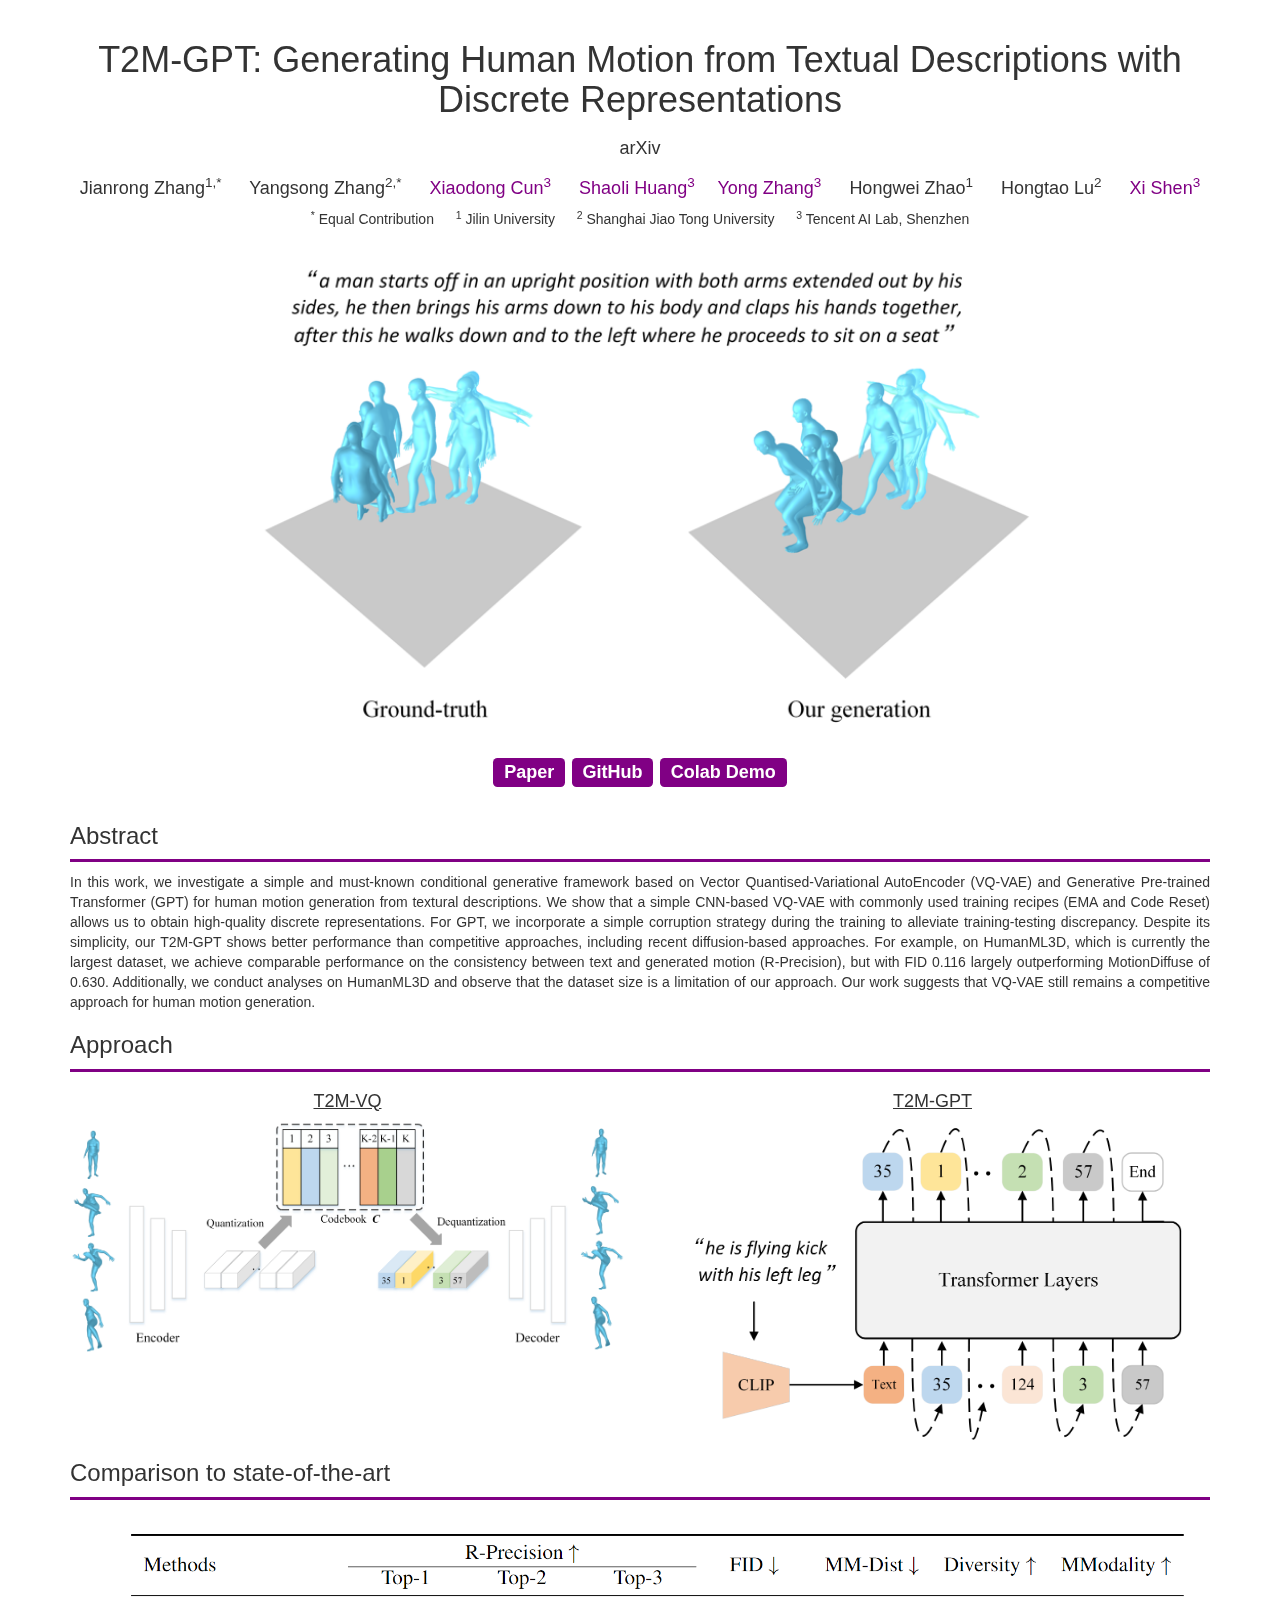
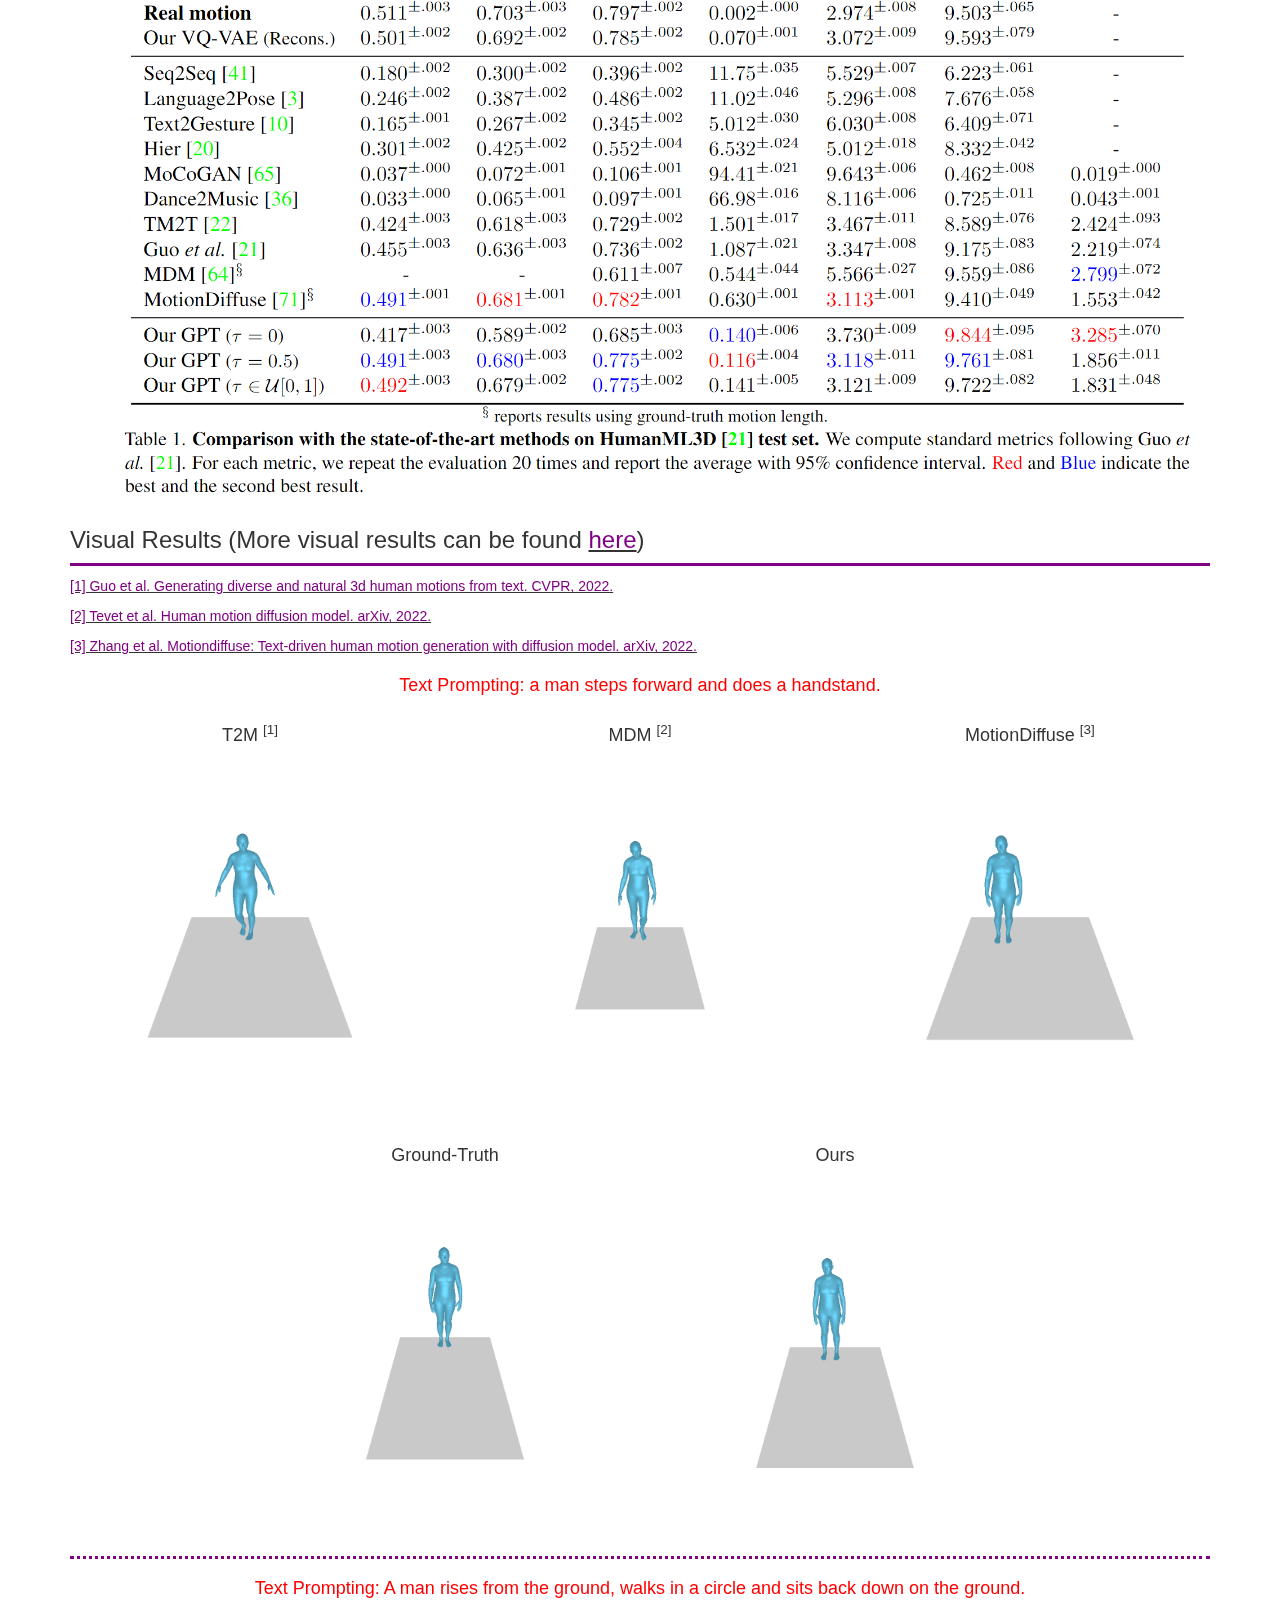
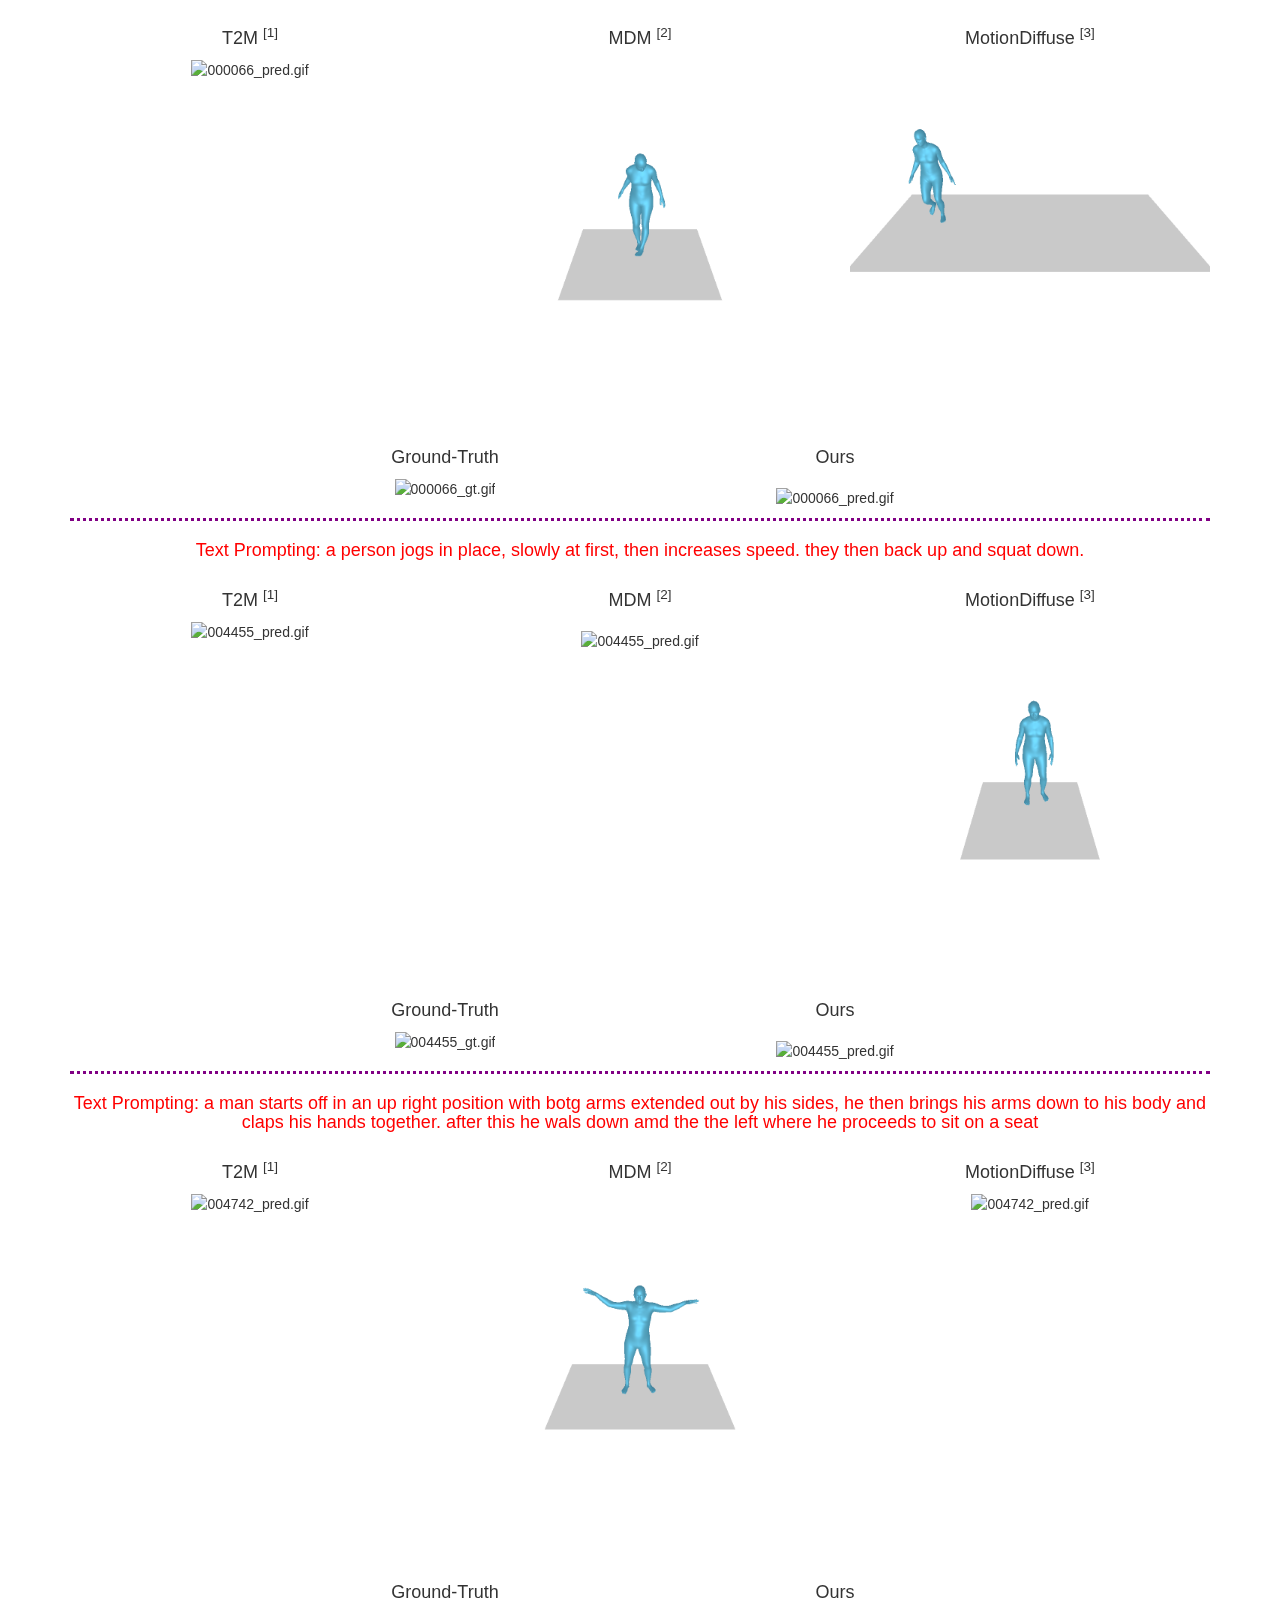
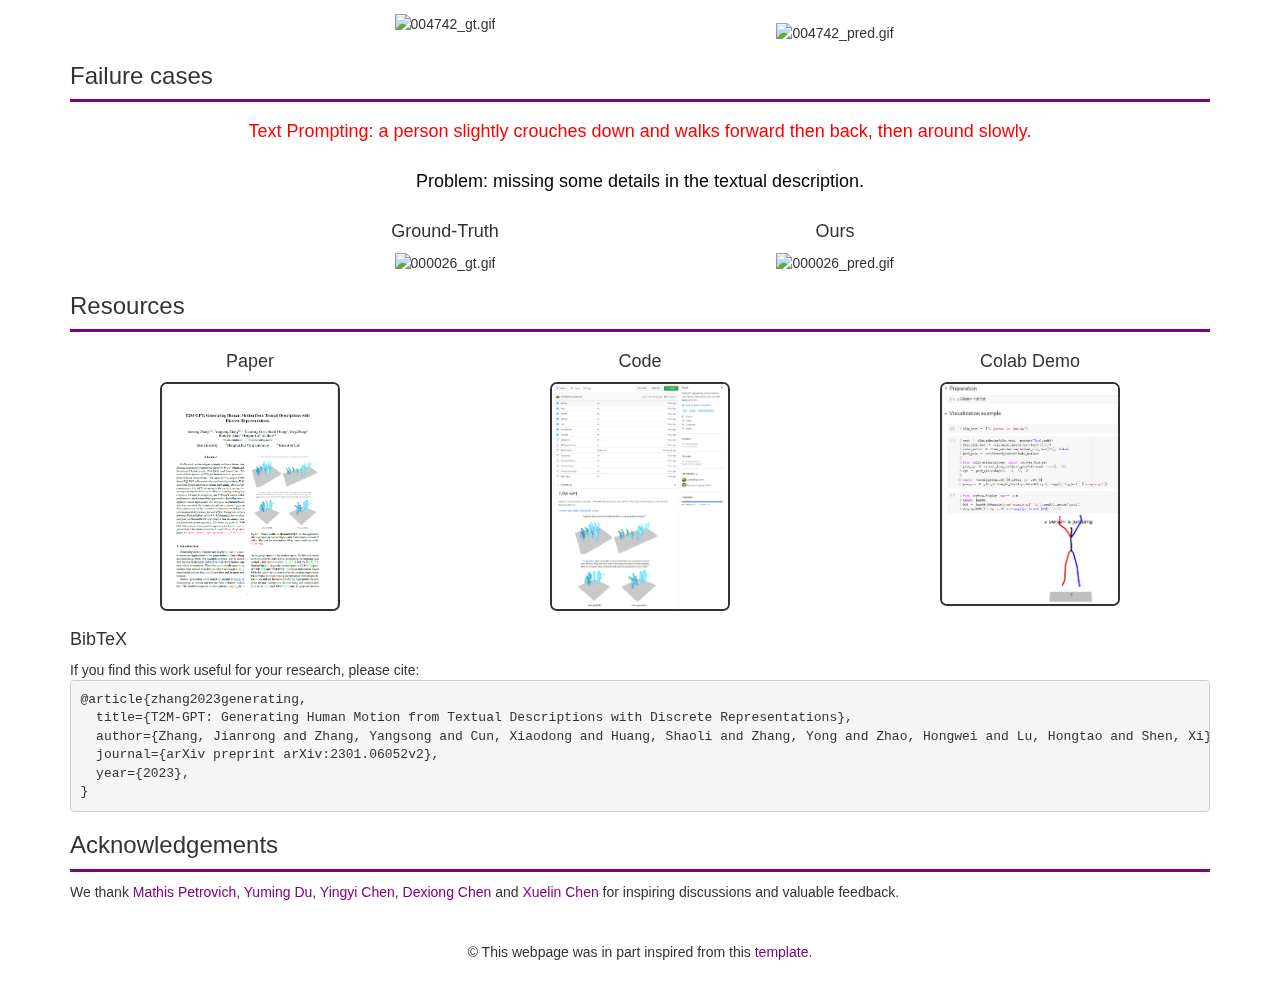
==== T2M-GPT/index.html @ d728a2f9 "update bib" ====
<!DOCTYPE html>
<html lang="en">
<head>
  <title>T2M-GPT</title>
  <meta name="description" content="Project page for T2M-GPT: Generating Human Motion from Textual Descriptions with Discrete Representations">
  <meta name="viewport" content="width=device-width, initial-scale=1, user-scalable=yes">
  <meta charset="utf-8">

  <!--Facebook preview-->
  <meta property="og:image" content="https://xishen0220.github.io/T2M-GPT/teaser.png">
  <meta property="og:image:type" content="image/png">
  <meta property="og:image:width" content="600">
  <meta property="og:image:height" content="400">
  <meta property="og:type" content="website"/>
  <meta property="og:url" content="https://xishen0220.github.io/T2M-GPT/"/>
  <meta property="og:title" content="T2M-GPT"/>
  <meta property="og:description" content="Project page for T2M-GPT: Generating Human Motion from Textual Descriptions with Discrete Representations."/>

  <!--Twitter preview-->
  <meta name="twitter:card" content="summary_large_image" />
  <meta name="twitter:title" content="T2M-GPT" />
  <meta name="twitter:description" content="Project page for T2M-GPT: Generating Human Motion from Textual Descriptions with Discrete Representations."/>
  <meta name="twitter:image" content="https://xishen0220.github.io/T2M-GPT/teaser.png">

  <!--Style-->
  <link rel="stylesheet" href="https://maxcdn.bootstrapcdn.com/bootstrap/3.4.1/css/bootstrap.min.css">
  <link rel="stylesheet" href="https://cdnjs.cloudflare.com/ajax/libs/font-awesome/4.7.0/css/font-awesome.min.css">
  <link href="style.css" rel="stylesheet">
  <script src="https://ajax.googleapis.com/ajax/libs/jquery/3.4.1/jquery.min.js"></script>
  <script src="https://maxcdn.bootstrapcdn.com/bootstrap/3.4.1/js/bootstrap.min.js"></script>

</head>
<body>

<div class="container" style="text-align:center; padding:2rem 15px">
  <div class="row" style="text-align:center">
    <h1>T2M-GPT: Generating Human Motion from Textual Descriptions with Discrete Representations</h1>
    <h4>arXiv</h4>
  </div>
  <div class="row" style="text-align:center">
    <div class="col-xs-0 col-md-2"></div>
    <div class="col-xs-14 col-md-14">
      <h4>
        <nobr>Jianrong Zhang</nobr><sup>1,*</sup> &emsp;
        <nobr>Yangsong Zhang</nobr><sup>2,*</sup> &emsp;
        <a href="https://vinthony.github.io/academic/"><nobr>Xiaodong Cun</nobr><sup>3</sup> </a>&emsp;
        <a href="https://scholar.google.com/citations?user=o31BPFsAAAAJ&hl=en"><nobr>Shaoli Huang</nobr><sup>3</sup></a>&emsp;
        <a href="https://yzhang2016.github.io/"><nobr>Yong Zhang</nobr><sup>3</sup> </a>&emsp;
        <nobr>Hongwei Zhao</nobr><sup>1</sup> &emsp;
        <nobr>Hongtao Lu</nobr><sup>2</sup> &emsp;
        <a href="https://xishen0220.github.io/"><nobr>Xi Shen</nobr><sup>3</sup></a>
      </h4>
      <sup>*</sup> Equal Contribution &emsp;
      <sup>1</sup> Jilin University &emsp;
      <sup>2</sup> Shanghai Jiao Tong University &emsp;
      <sup>3</sup> Tencent AI Lab, Shenzhen
    </div>
    
  </div>
</div>

<div class="container" style="text-align:center; padding:1rem">
  <img src="resrc/Teaser1.png" alt="teaser.png" class="text-center" style="width: 70%; max-width: 1100px">
  <h3 style="text-align:center; padding-top:1rem">
    <a class="label label-info" href="https://arxiv.org/abs/2301.06052">Paper</a>
    <a class="label label-info" href="https://github.com/Mael-zys/T2M-GPT">GitHub</a>
    <a class="label label-info" href="https://colab.research.google.com/drive/1Vy69w2q2d-Hg19F-KibqG0FRdpSj3L4O?usp=sharing">Colab Demo</a>
  </h3>
</div>

<div class="container">
  <h3>Abstract</h3>
  <hr/>
  <p>
    In this work, we investigate a simple and must-known conditional generative framework based on Vector Quantised-Variational AutoEncoder (VQ-VAE) and Generative Pre-trained Transformer (GPT) for human motion generation from textural descriptions. We show that a simple CNN-based VQ-VAE with commonly used training recipes (EMA and Code Reset) allows us to obtain high-quality discrete representations. For GPT, we incorporate a simple corruption strategy during the training to alleviate training-testing discrepancy. Despite its simplicity, our T2M-GPT shows better performance than competitive approaches, including recent diffusion-based approaches. For example, on HumanML3D, which is currently the largest dataset, we achieve comparable performance on the consistency between text and generated motion (R-Precision), but with FID 0.116 largely outperforming MotionDiffuse of 0.630. Additionally, we conduct analyses on HumanML3D and observe that the dataset size is a limitation of our approach. Our work suggests that VQ-VAE still remains a competitive approach for human motion generation.
  </p>


  <h3>Approach</h3>
  <hr/>
  <div class="row" style="text-align: center">
    <div class="col-xs-6">
      <h4><u>T2M-VQ</u></h4>
    </div>
    <div class="col-xs-6">
      <h4><u>T2M-GPT</u></h4>
    </div>
  </div>
  <div class="row" style="text-align: center">
    <div class="col-xs-6">
      <img src="resrc/VQ.png" alt="VQ.png" class="text-center" style="width: 100%; max-width: 900px">
    </div>
    <div class="col-xs-6">
      <img src="resrc/Transformer.png" alt="Transformer.png" class="text-center" style="width: 90%; max-width: 900px">
    </div>
  </div>
  

  <h3>Comparison to state-of-the-art</h3>
  <hr/>
  <div class="container" style="text-align:center; padding:1rem">
    <img src="resrc/comparison.png" alt="comparison.png" class="text-center" style="width: 100%; max-width: 1100px">
  </div>

  <h3>Visual Results (More visual results can be found <u><a href="vis.html"><nobr>here</nobr></a></u>)</h3>
  <hr/>

  <p>
    <u><a href="https://ericguo5513.github.io/text-to-motion/">[1] Guo et al. Generating diverse and natural 3d human motions from text. CVPR, 2022.
    </a></u>
  </p>
  <p>
    <u><a href="https://guytevet.github.io/mdm-page/">[2] Tevet et al. Human motion diffusion model. arXiv, 2022.
    </a></u>
  </p>
  <p>
    <u><a href="https://mingyuan-zhang.github.io/projects/MotionDiffuse.html">[3] Zhang et al. Motiondiffuse: Text-driven human motion generation with diffusion model. arXiv, 2022.
    </a></u>
  </p>
  
  <!-- <hr/> -->

  <div class="row" style="text-align: center; padding-left:1rem; padding-right:1rem; padding-bottom:1rem;">
    <h4><font color="red">Text Prompting: a man steps forward and does a handstand.</font></h4>
  </div>
  <div class="row" style="text-align: center">
    <div class="col-xs-4">
      <h4><nobr>T2M</nobr> <sup>[1]</sup></h4>
    </div>
    <div class="col-xs-4">
      <h4><nobr>MDM</nobr> <sup>[2]</sup></h4>
    </div>
    <div class="col-xs-4">
      <h4><nobr>MotionDiffuse</nobr> <sup>[3]</sup></h4>
    </div>
  </div>

  <div class="row" style="text-align: center">
  <div class="col-xs-4">
    <img src="T2M_render/002103_pred.gif" alt="002103_pred.gif" class="text-center" style="width: 100%; max-width: 900px">
  </div>
  <div class="col-xs-4">
    <img src="MDM/002103_pred.gif" alt="002103_pred.gif" class="text-center" style="width: 100%; max-width: 900px; margin-top:
    10px">
  </div>
  <div class="col-xs-4">
    <img src="Motiondiffusion/002103_pred.gif" alt="002103_pred.gif" class="text-center" style="width: 100%; max-width: 900px">
  </div>
  </div>  

  <div class="row" style="text-align: center; padding-left:1rem; padding-right:1rem; padding-bottom:1rem;">
  </div>
  <div class="row" style="text-align: center">
    <div class="col-xs-2">
    </div>
    <div class="col-xs-4">
      <h4>Ground-Truth</h4>
    </div>
    <div class="col-xs-4">
      <h4>Ours</h4>
    </div>
  </div>

  <div class="row" style="text-align: center">
    <div class="col-xs-2">
    </div>
  <div class="col-xs-4">
    <img src="Ours/002103_gt.gif" alt="002103_gt.gif" class="text-center" style="width: 100%; max-width: 900px">
  </div>
  <div class="col-xs-4">
    <img src="Ours/002103_pred.gif" alt="002103_pred.gif" class="text-center" style="width: 100%; max-width: 900px; margin-top:
    10px">
  </div>
  </div> 

  <hr class="new">

  <div class="row" style="text-align: center; padding-left:1rem; padding-right:1rem; padding-bottom:1rem;">
    <h4><font color="red">Text Prompting: A man rises from the ground, walks in a circle and sits back down on the ground.</font></h4>
  </div>
  <div class="row" style="text-align: center">
    <div class="col-xs-4">
      <h4><nobr>T2M</nobr> <sup>[1]</sup></h4>
    </div>

    <div class="col-xs-4">
      <h4><nobr>MDM</nobr> <sup>[2]</sup></h4>
    </div>

    <div class="col-xs-4">
      <h4><nobr>MotionDiffuse</nobr> <sup>[3]</sup></h4>
    </div>
  </div>

  <div class="row" style="text-align: center">
    <div class="col-xs-4">
      <img src="T2M_render/000066_pred.gif" alt="000066_pred.gif" class="text-center" style="width: 100%; max-width: 900px">
    </div>
    <div class="col-xs-4">
      <img src="MDM/000066_pred.gif" alt="000066_pred.gif" class="text-center" style="width: 100%; max-width: 900px; margin-top:
      10px">
    </div>
    <div class="col-xs-4">
      <img src="Motiondiffusion/000066_pred.gif" alt="000066_pred.gif" class="text-center" style="width: 100%; max-width: 900px">
    </div>
    </div> 

    <div class="row" style="text-align: center; padding-left:1rem; padding-right:1rem; padding-bottom:1rem;">
    </div>
    <div class="row" style="text-align: center">
      <div class="col-xs-2">
      </div>
      <div class="col-xs-4">
        <h4>Ground-Truth</h4>
      </div>
      <div class="col-xs-4">
        <h4>Ours</h4>
      </div>
    </div>
    
  
  <div class="row" style="text-align: center">
    <div class="col-xs-2">
    </div>
  <div class="col-xs-4">
    <img src="Ours/000066_gt.gif" alt="000066_gt.gif" class="text-center" style="width: 100%; max-width: 900px">
  </div>
  <div class="col-xs-4">
    <img src="Ours/000066_pred.gif" alt="000066_pred.gif" class="text-center" style="width: 100%; max-width: 900px; margin-top:
    10px">
  </div>
  </div> 

  <hr class="new">

  <div class="row" style="text-align: center; padding-left:1rem; padding-right:1rem; padding-bottom:1rem;">
    <h4><font color="red">Text Prompting: a person jogs in place, slowly at first, then increases speed. they then back up and squat down.</font></h4>
  </div>
  <div class="row" style="text-align: center">
    <div class="col-xs-4">
      <h4><nobr>T2M</nobr> <sup>[1]</sup></h4>
    </div>

    <div class="col-xs-4">
      <h4><nobr>MDM</nobr> <sup>[2]</sup></h4>
    </div>

    <div class="col-xs-4">
      <h4><nobr>MotionDiffuse</nobr> <sup>[3]</sup></h4>
    </div>
  </div>

  <div class="row" style="text-align: center">
    <div class="col-xs-4">
      <img src="T2M_render/004455_pred.gif" alt="004455_pred.gif" class="text-center" style="width: 100%; max-width: 900px">
    </div>
    <div class="col-xs-4">
      <img src="MDM/004455_pred.gif" alt="004455_pred.gif" class="text-center" style="width: 100%; max-width: 900px; margin-top:
      10px">
    </div>
    <div class="col-xs-4">
      <img src="Motiondiffusion/004455_pred.gif" alt="004455_pred.gif" class="text-center" style="width: 100%; max-width: 900px">
    </div>
    </div> 

  
    <div class="row" style="text-align: center; padding-left:1rem; padding-right:1rem; padding-bottom:1rem;">
    </div>
    <div class="row" style="text-align: center">
      <div class="col-xs-2">
      </div>
      <div class="col-xs-4">
        <h4>Ground-Truth</h4>
      </div>
      <div class="col-xs-4">
        <h4>Ours</h4>
      </div>
    </div>

  <div class="row" style="text-align: center">
    <div class="col-xs-2">
    </div>
  <div class="col-xs-4">
    <img src="Ours/004455_gt.gif" alt="004455_gt.gif" class="text-center" style="width: 100%; max-width: 900px">
  </div>
  <div class="col-xs-4">
    <img src="Ours/004455_pred.gif" alt="004455_pred.gif" class="text-center" style="width: 100%; max-width: 900px; margin-top:
    10px">
  </div>
  </div> 

  <hr class="new">
  
<div class="row" style="text-align: center; padding-left:1rem; padding-right:1rem; padding-bottom:1rem;">
  <h4><font color="red">Text Prompting: a man starts off in an up right position with botg arms extended out by his sides, he then brings his arms down to his body and claps his hands together. after this he wals down amd the the left where he proceeds to sit on a seat</font></h4>
</div>
<div class="row" style="text-align: center">
  <div class="col-xs-4">
    <h4><nobr>T2M</nobr> <sup>[1]</sup></h4>
  </div>

  <div class="col-xs-4">
    <h4><nobr>MDM</nobr> <sup>[2]</sup></h4>
  </div>

  <div class="col-xs-4">
    <h4><nobr>MotionDiffuse</nobr> <sup>[3]</sup></h4>
  </div>
</div>

<div class="row" style="text-align: center">
  <div class="col-xs-4">
    <img src="T2M_render/004742_pred.gif" alt="004742_pred.gif" class="text-center" style="width: 100%; max-width: 900px">
  </div>

  <div class="col-xs-4">
    <img src="MDM/004742_pred.gif" alt="004742_pred.gif" class="text-center" style="width: 100%; max-width: 900px; margin-top:
    10px">
  </div>

  <div class="col-xs-4">
    <img src="Motiondiffusion/004742_pred.gif" alt="004742_pred.gif" class="text-center" style="width: 100%; max-width: 900px">
  </div>
  </div> 

  <div class="row" style="text-align: center; padding-left:1rem; padding-right:1rem; padding-bottom:1rem;">
  </div>
  <div class="row" style="text-align: center">
    <div class="col-xs-2">
    </div>
    <div class="col-xs-4">
      <h4>Ground-Truth</h4>
    </div>
    <div class="col-xs-4">
      <h4>Ours</h4>
    </div>
  </div>


<div class="row" style="text-align: center">
  <div class="col-xs-2">
  </div>
<div class="col-xs-4">
  <img src="Ours/004742_gt.gif" alt="004742_gt.gif" class="text-center" style="width: 100%; max-width: 900px">
</div>
<div class="col-xs-4">
  <img src="Ours/004742_pred.gif" alt="004742_pred.gif" class="text-center" style="width: 100%; max-width: 900px; margin-top:
  10px">
</div>
</div> 


<h3>Failure cases</h3>
<hr/>
  <div class="row" style="text-align: center; padding-left:1rem; padding-right:1rem; padding-bottom:1rem;">
    <h4><font color="red">Text Prompting: a person slightly crouches down and walks forward then back, then around slowly.</font></h4>
  </div>
  <div class="row" style="text-align: center; padding-left:1rem; padding-right:1rem; padding-bottom:1rem;">
    <h4><font color="black">Problem: missing some details in the textual description.</font></h4>
  </div>
  <div class="row" style="text-align: center">
    <div class="col-xs-2">
    </div>
    <div class="col-xs-4">
      <h4>Ground-Truth</h4>
    </div>
    <div class="col-xs-4">
      <h4>Ours</h4>
    </div>
    
  </div>
  <div class="row" style="text-align: center">
    <div class="col-xs-2">
      
    </div>
    <div class="col-xs-4">
      <img src="Ours/000026_gt.gif" alt="000026_gt.gif" class="text-center" style="width: 100%; max-width: 900px">
    </div>
    <div class="col-xs-4">
      <img src="Ours/000026_pred.gif" alt="000026_pred.gif" class="text-center" style="width: 100%; max-width: 900px">
    </div>
  </div>


  <h3>Resources</h3>
  <hr/>
  <div class="row" style="text-align: center">
    <div class="col-xs-0 col-lg-0"></div>
    <div class="col-xs-4 col-lg-4">
      <h4>Paper</h4>
      <a href="https://arxiv.org/abs/2301.06052" style="color:inherit">
        <img src="resrc/paper.png" alt="paper.png" class="text-center" style="max-width:50%; border:0.15em solid;
        border-radius:0.5em;"></a>
    </div>
    <div class="col-xs-4 col-lg-4">
      <h4>Code</h4>
      <a href="https://github.com/Mael-zys/T2M-GPT" style="color:inherit;">
        <img src="resrc/github_repo.png" alt="github_repo.png" class="text-center"
             style="max-width:50%; border:0.15em solid;border-radius:0.5em;"></a>
    </div>
    <div class="col-xs-4 col-lg-4">
      <h4>Colab Demo</h4>
      <a href="https://colab.research.google.com/drive/1Vy69w2q2d-Hg19F-KibqG0FRdpSj3L4O?usp=sharing" style="color:inherit">
        <img src="resrc/demo.png" alt="demo.png" class="text-center" style="max-width:50%; border:0.15em solid;
        border-radius:0.5em;"></a>
    </div>
    <div class="col-xs-0 col-lg-0"></div>
  </div>
    <h4 style="padding-top:0.5em">BibTeX</h4>
    If you find this work useful for your research, please cite:
    <div class="card">
      <div class="card-block">
        <pre class="card-text clickselect">
@article{zhang2023generating,
  title={T2M-GPT: Generating Human Motion from Textual Descriptions with Discrete Representations},
  author={Zhang, Jianrong and Zhang, Yangsong and Cun, Xiaodong and Huang, Shaoli and Zhang, Yong and Zhao, Hongwei and Lu, Hongtao and Shen, Xi},
  journal={arXiv preprint arXiv:2301.06052v2},
  year={2023},
}</pre>
      </div>
    </div>

  
  <h3>Acknowledgements</h3>
  <hr/>
  <p>
    We thank <a href='https://mathis.petrovich.fr/'>Mathis Petrovich</a>, <a href='https://dulucas.github.io/'>Yuming Du</a>, <a href='https://github.com/yingyichen-cyy'>Yingyi Chen</a>, <a href='https://dexiong.me/'>Dexiong Chen</a> and <a href='https://xuelin-chen.github.io/'>Xuelin Chen</a> for inspiring discussions and valuable feedback.
  </p>
</div>

<div class="container" style="padding-top:3rem; padding-bottom:3rem">
  <p style="text-align:center">
  &#169; This webpage was in part inspired from this
  <a href="https://github.com/monniert/project-webpage">template</a>.
  </p>
</div>

</body>
</html>
---- T2M-GPT/style.css ----
h1 {
	margin-bottom: 2rem;
}


a {
	color: #800084;
}

a:hover {
  color: #cb5920;
  text-decoration: none;
}

hr {
  margin-top: 1rem;
  margin-bottom: 1rem;
  border: 0;
  border-top: 3px solid #800084;
}

hr.new {
  margin-top: 1rem;
  margin-bottom: 1rem;
  border: 0;
  border-top: 3px dotted #800084;
}

p {
  text-align: justify;
}

td {
  font-size: 5px;
  padding: 2px;
  text-align: center;
}

table {
  border-collapse: collapse;
  margin-bottom: 1.3em;
  width:80%;
}

.current_tab{font-weight: bold;}

.subdued_text{
  color: #999999;
  margin: 0px 1em 1em 0px;
}

.blank{
  height: 2em;
  clear: both;
}

.label-info {
  background-color: #800084;
}

.label-info[href]:hover {
  background-color: #cb5920;
}
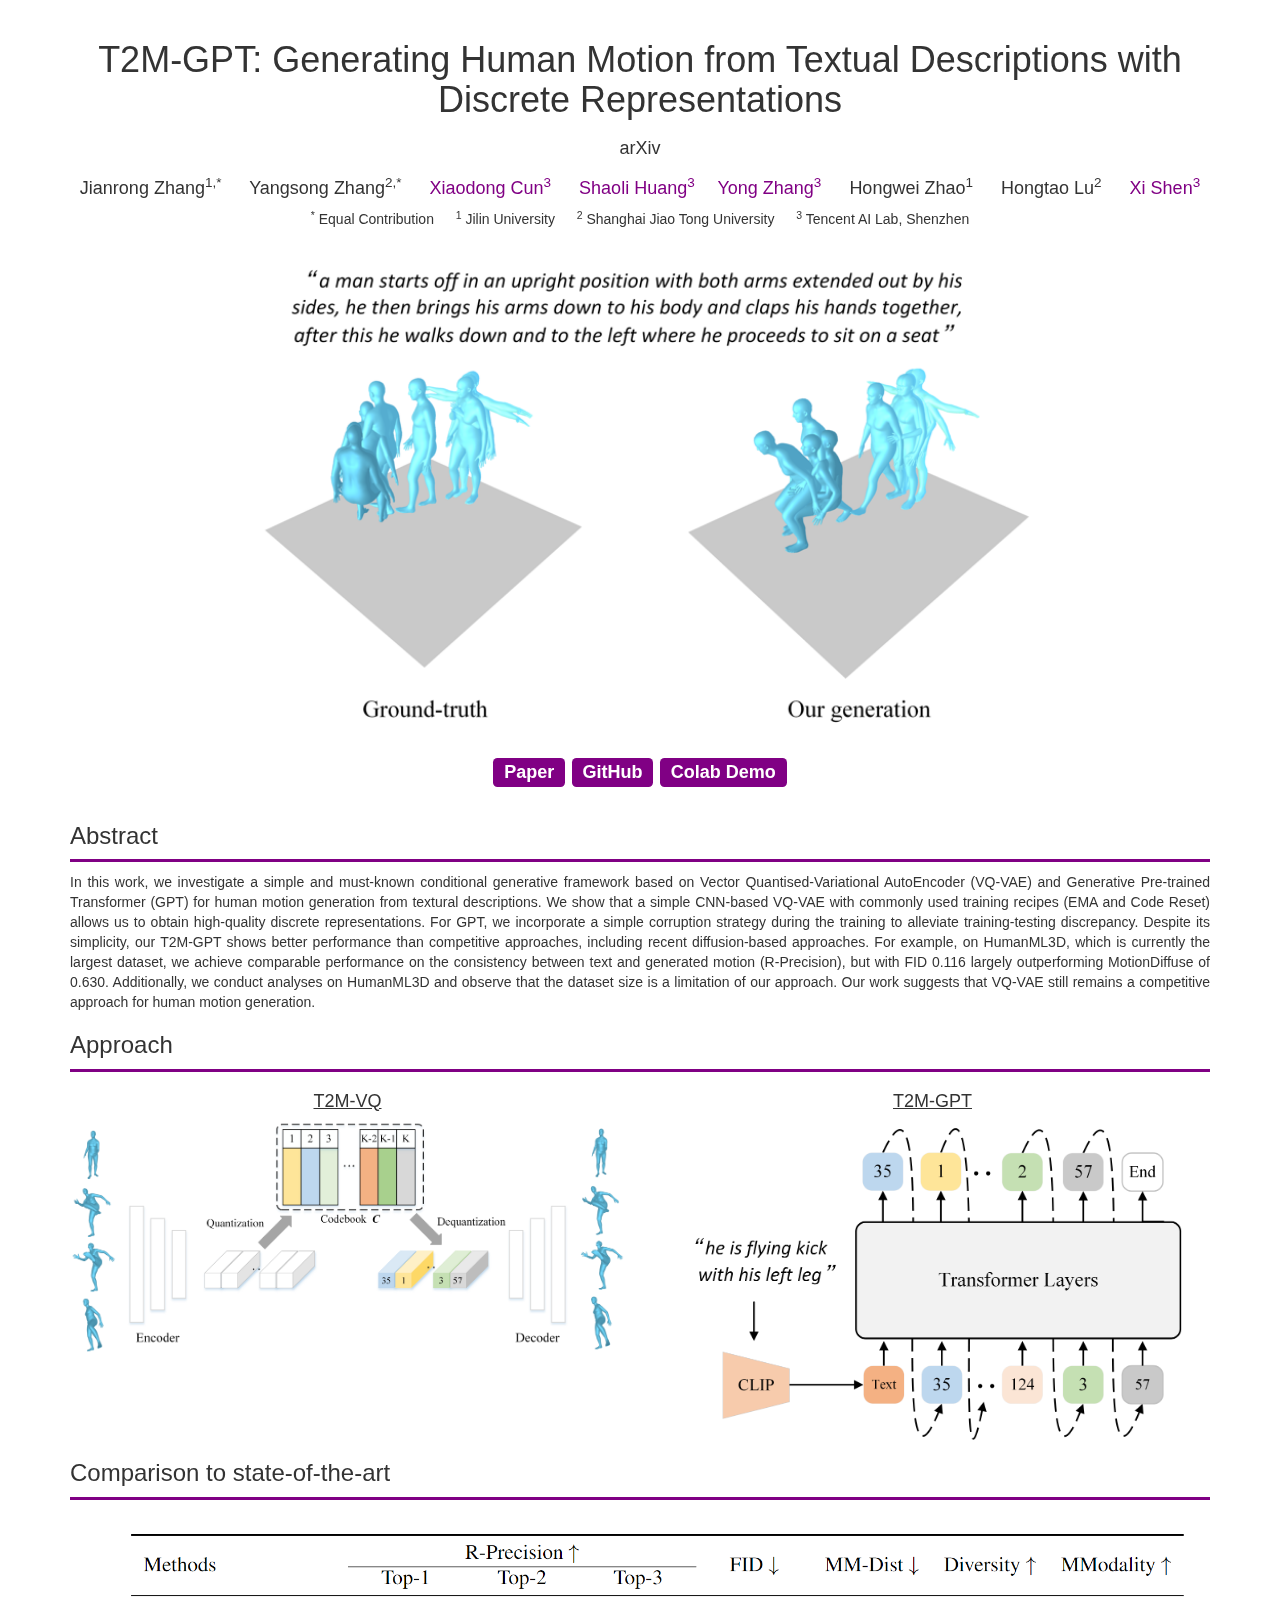
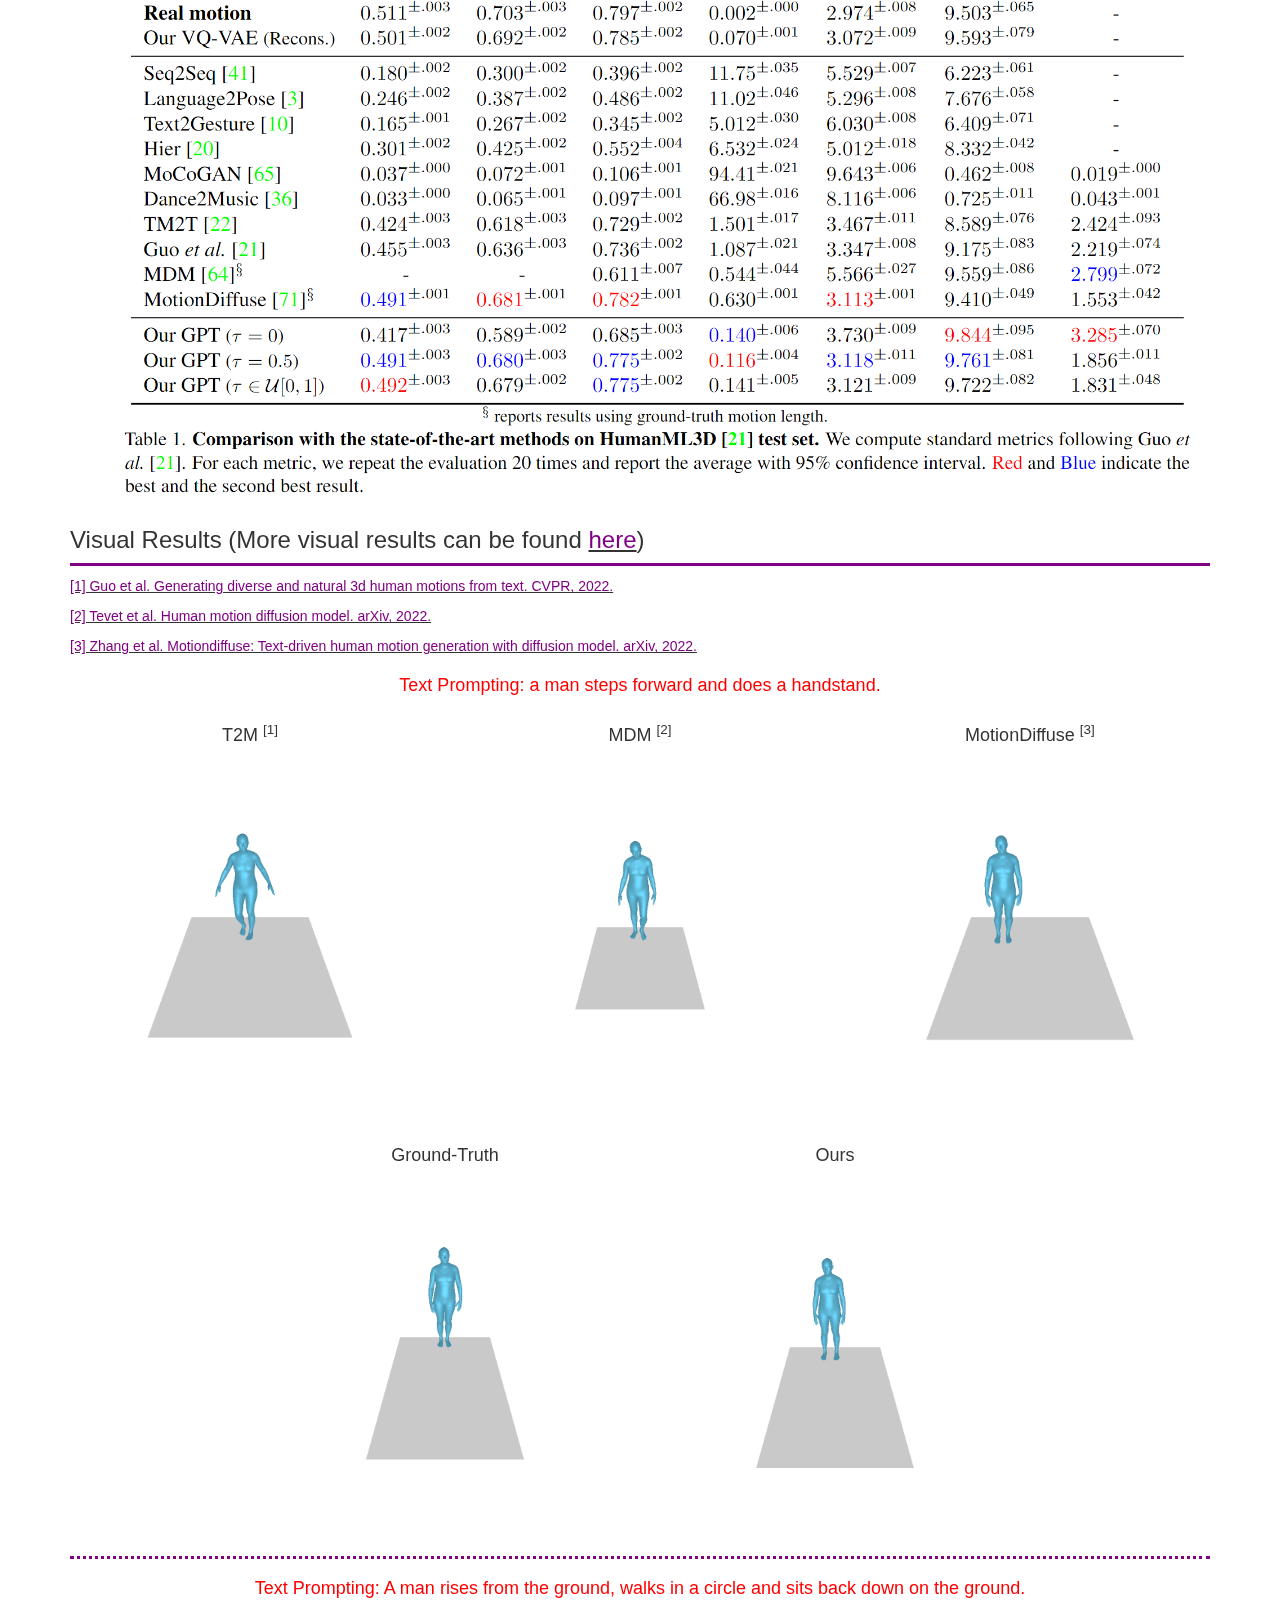
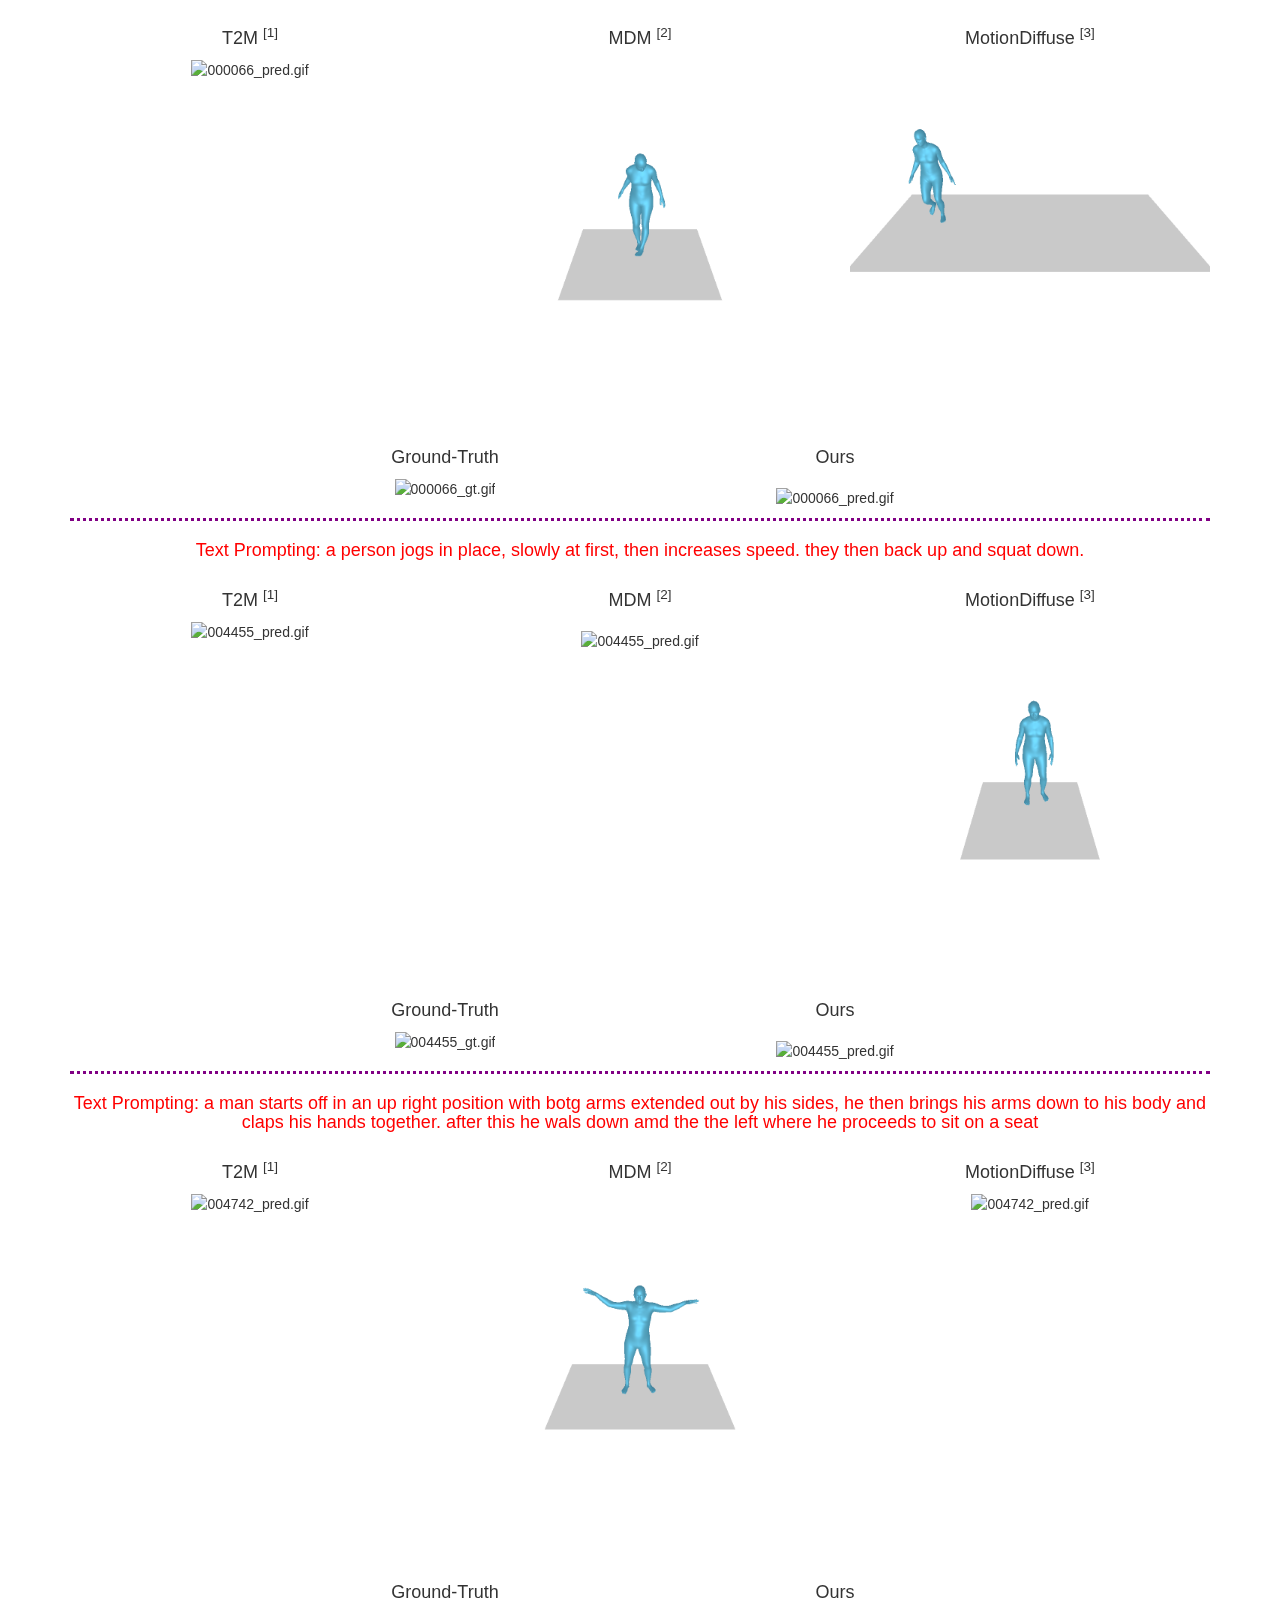
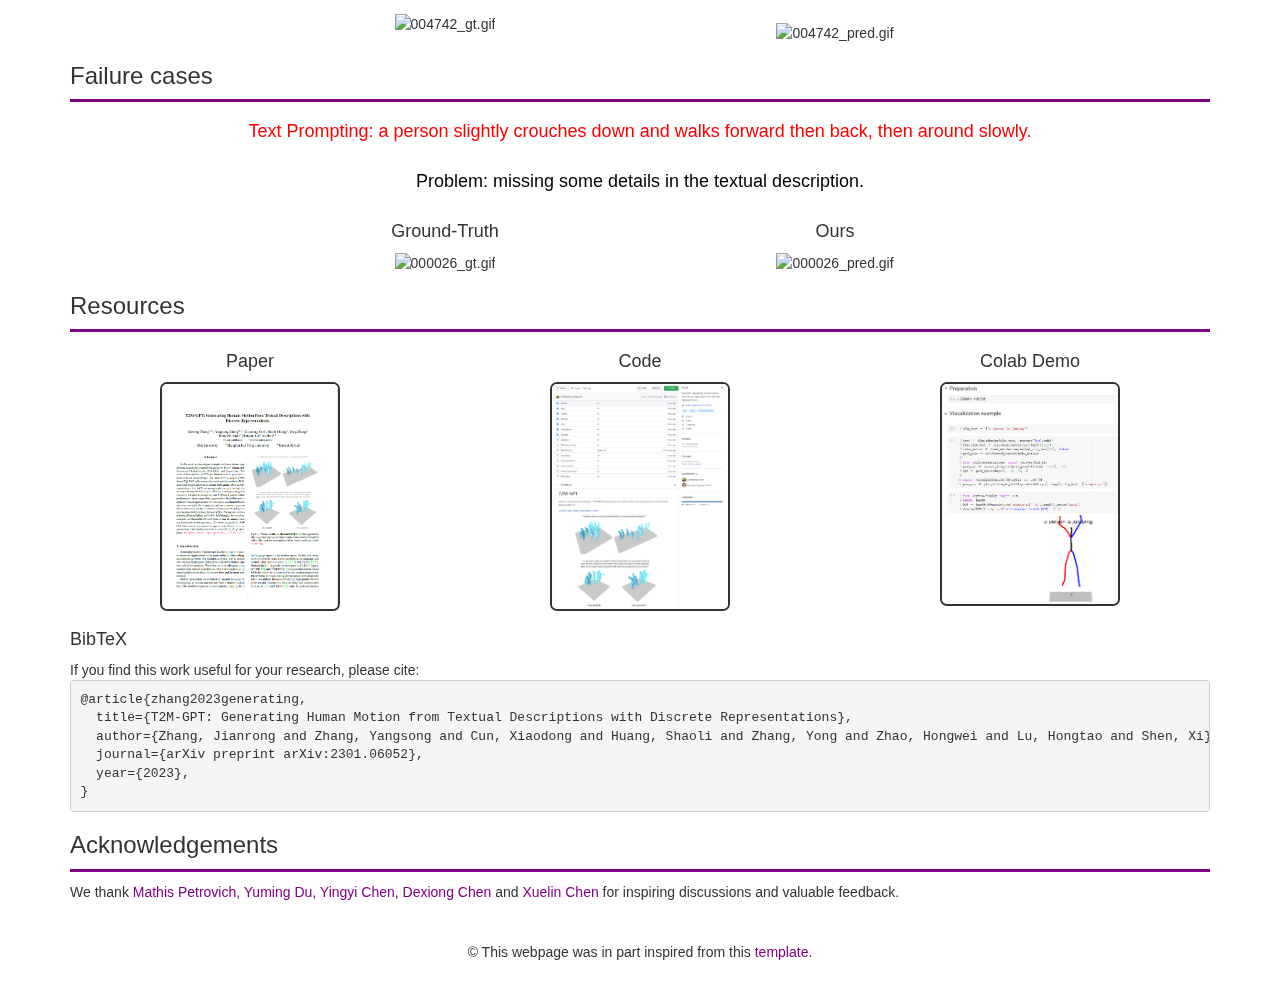
==== commit 79408569: "update link" ====
--- a/T2M-GPT/index.html
+++ b/T2M-GPT/index.html
@@ -414,7 +414,7 @@
 @article{zhang2023generating,
   title={T2M-GPT: Generating Human Motion from Textual Descriptions with Discrete Representations},
   author={Zhang, Jianrong and Zhang, Yangsong and Cun, Xiaodong and Huang, Shaoli and Zhang, Yong and Zhao, Hongwei and Lu, Hongtao and Shen, Xi},
-  journal={arXiv preprint arXiv:2301.06052v2},
+  journal={arXiv preprint arXiv:2301.06052},
   year={2023},
 }</pre>
       </div>
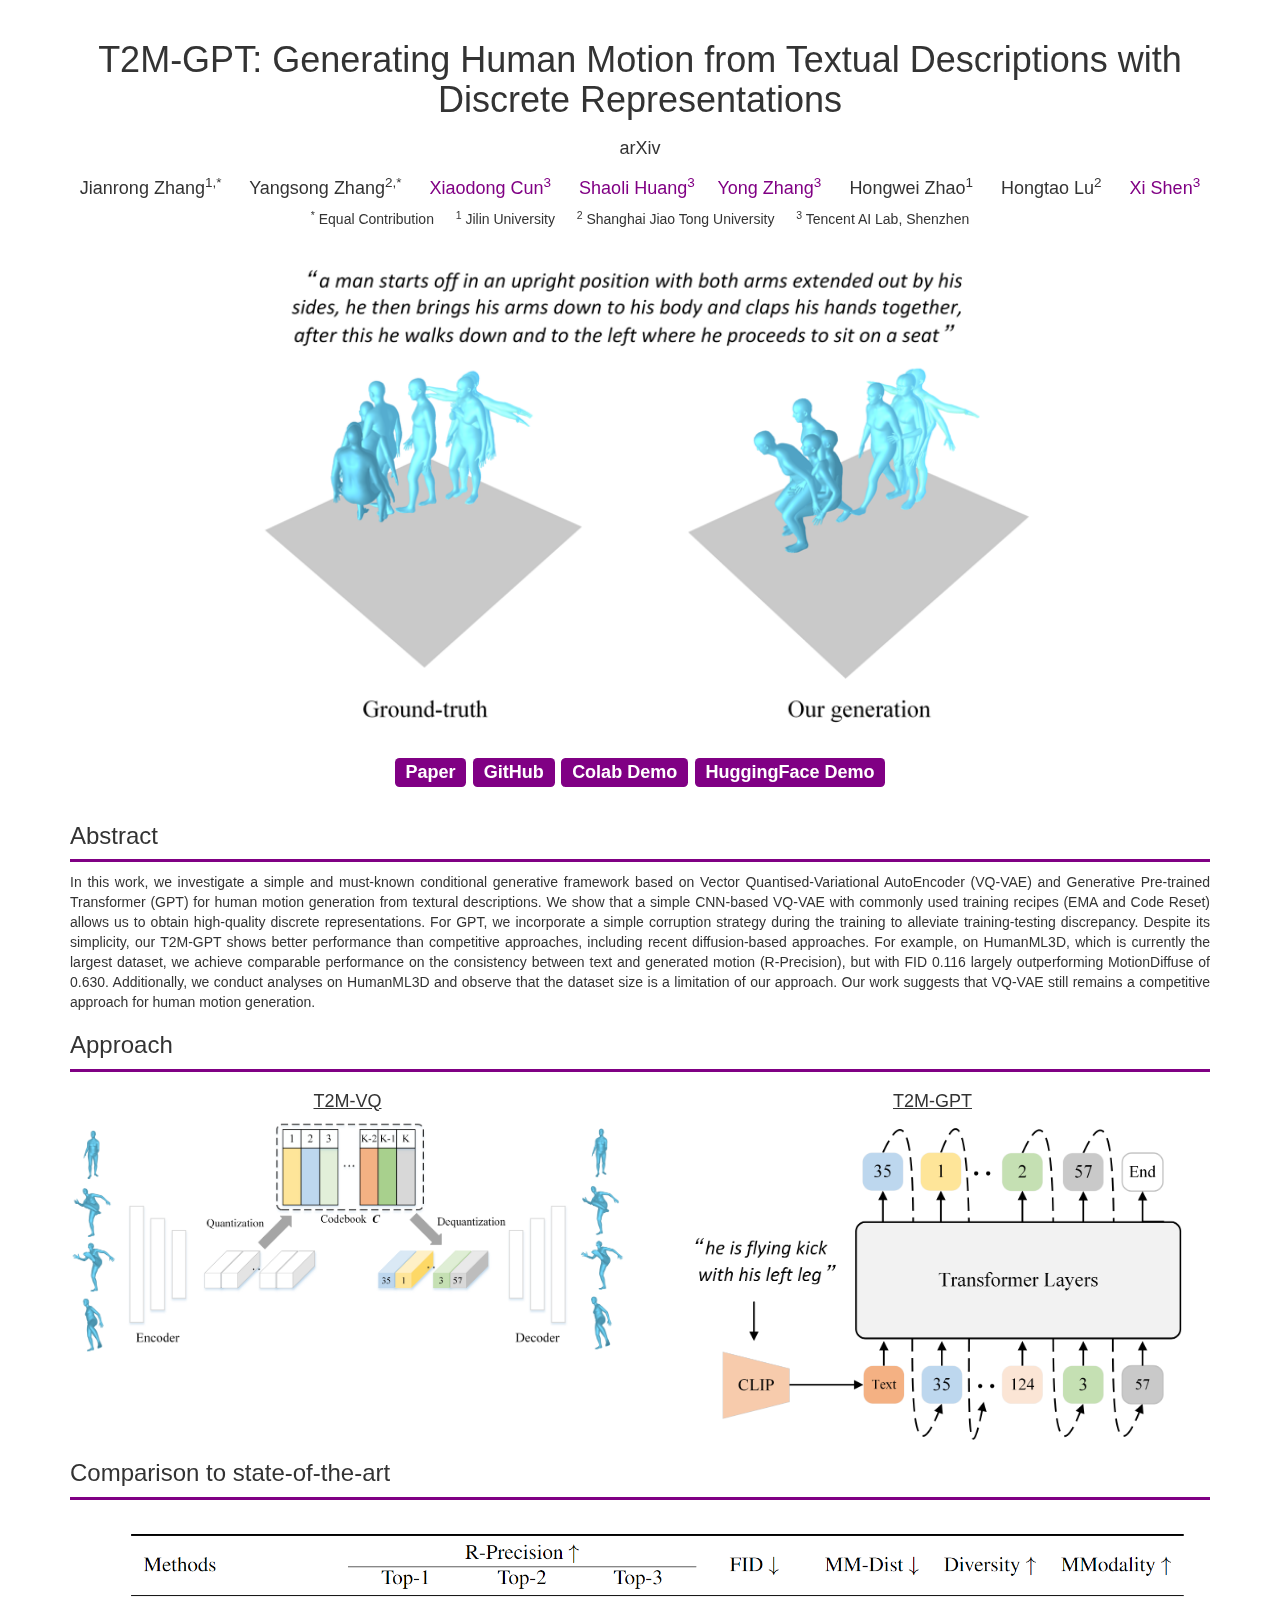
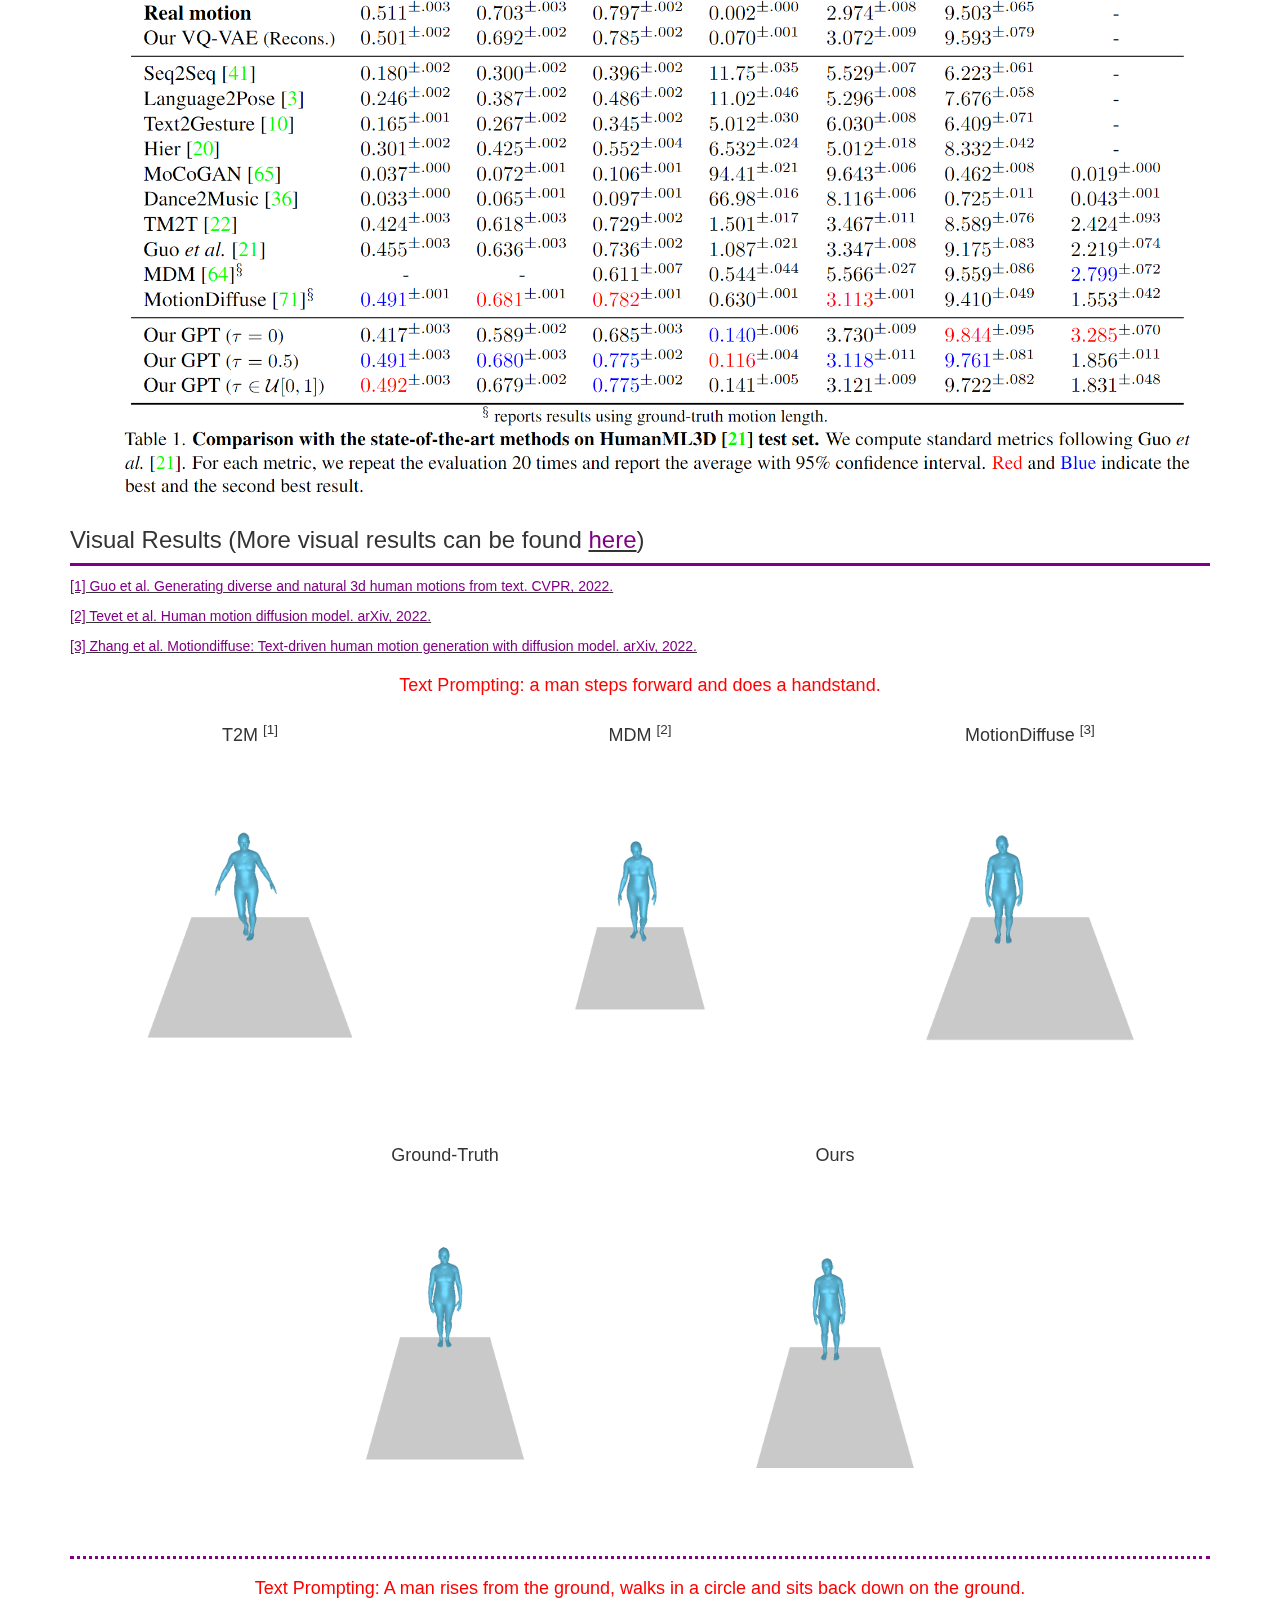
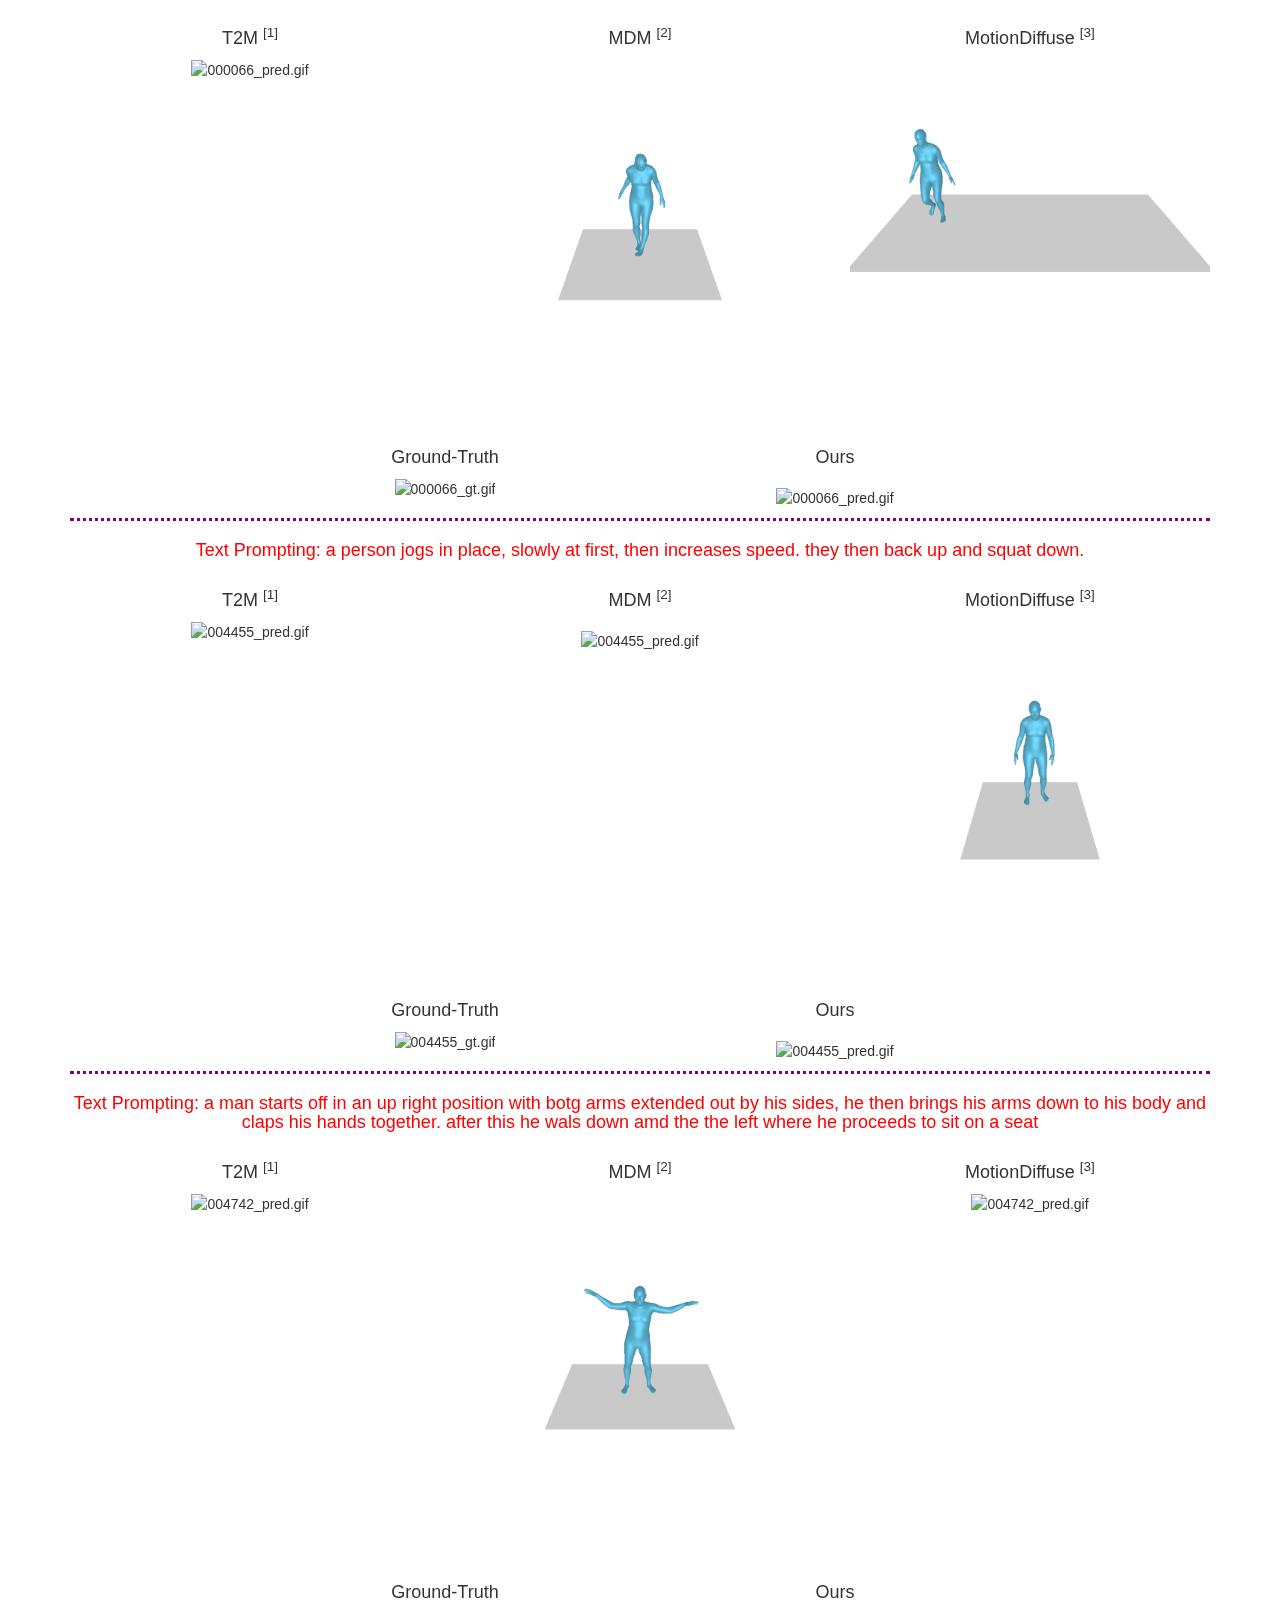
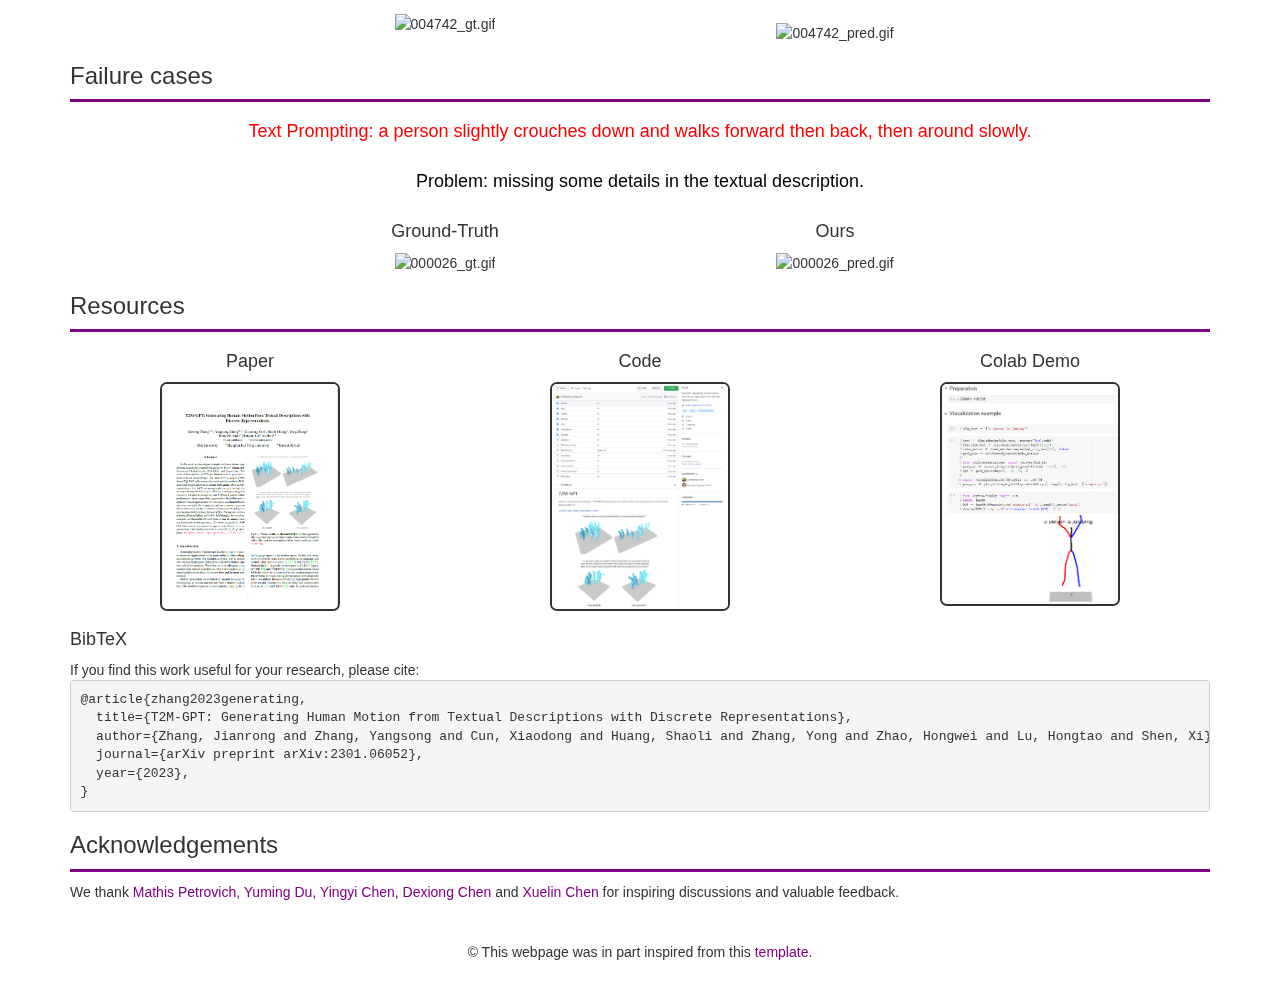
==== commit 0c3e18aa: "add hugging face demo" ====
--- a/T2M-GPT/index.html
+++ b/T2M-GPT/index.html
@@ -65,6 +65,7 @@
     <a class="label label-info" href="https://arxiv.org/abs/2301.06052">Paper</a>
     <a class="label label-info" href="https://github.com/Mael-zys/T2M-GPT">GitHub</a>
     <a class="label label-info" href="https://colab.research.google.com/drive/1Vy69w2q2d-Hg19F-KibqG0FRdpSj3L4O?usp=sharing">Colab Demo</a>
+    <a class="label label-info" href="https://huggingface.co/vumichien/T2M-GPT">HuggingFace Demo</a>
   </h3>
 </div>
 
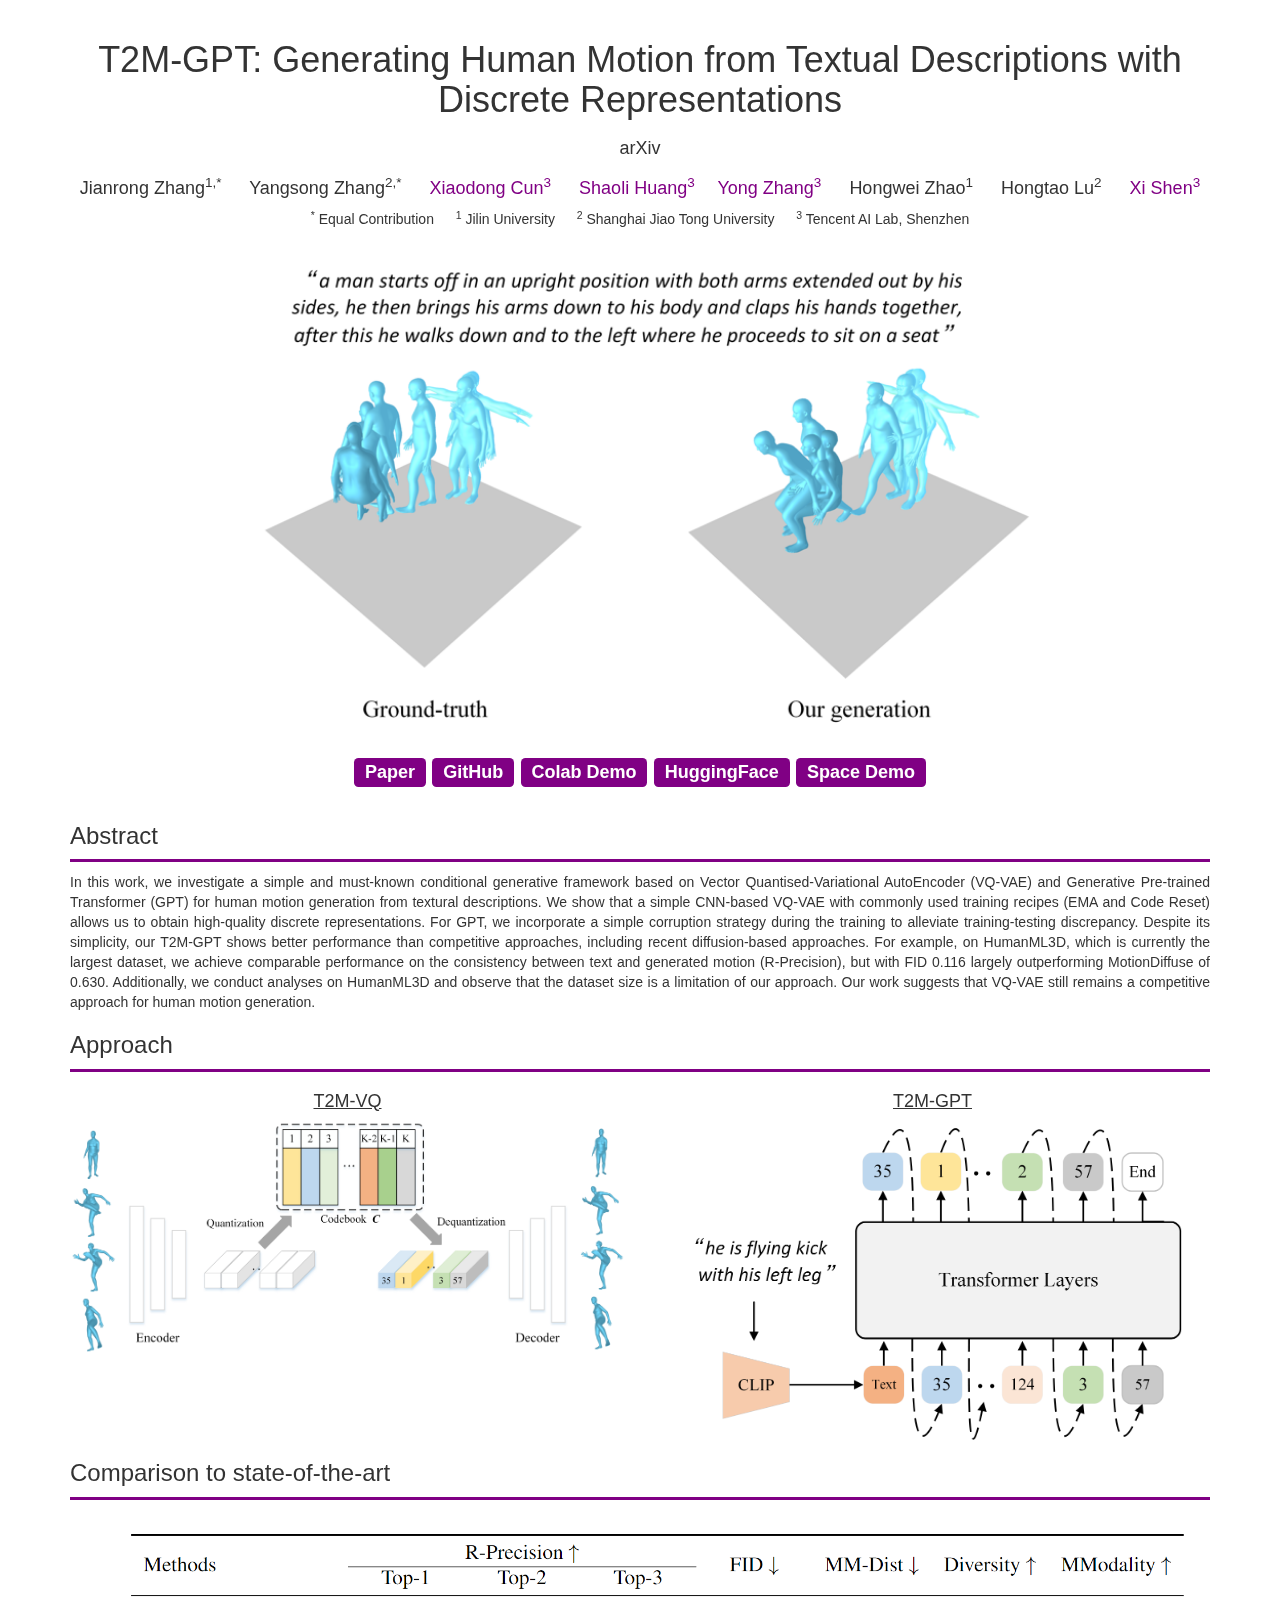
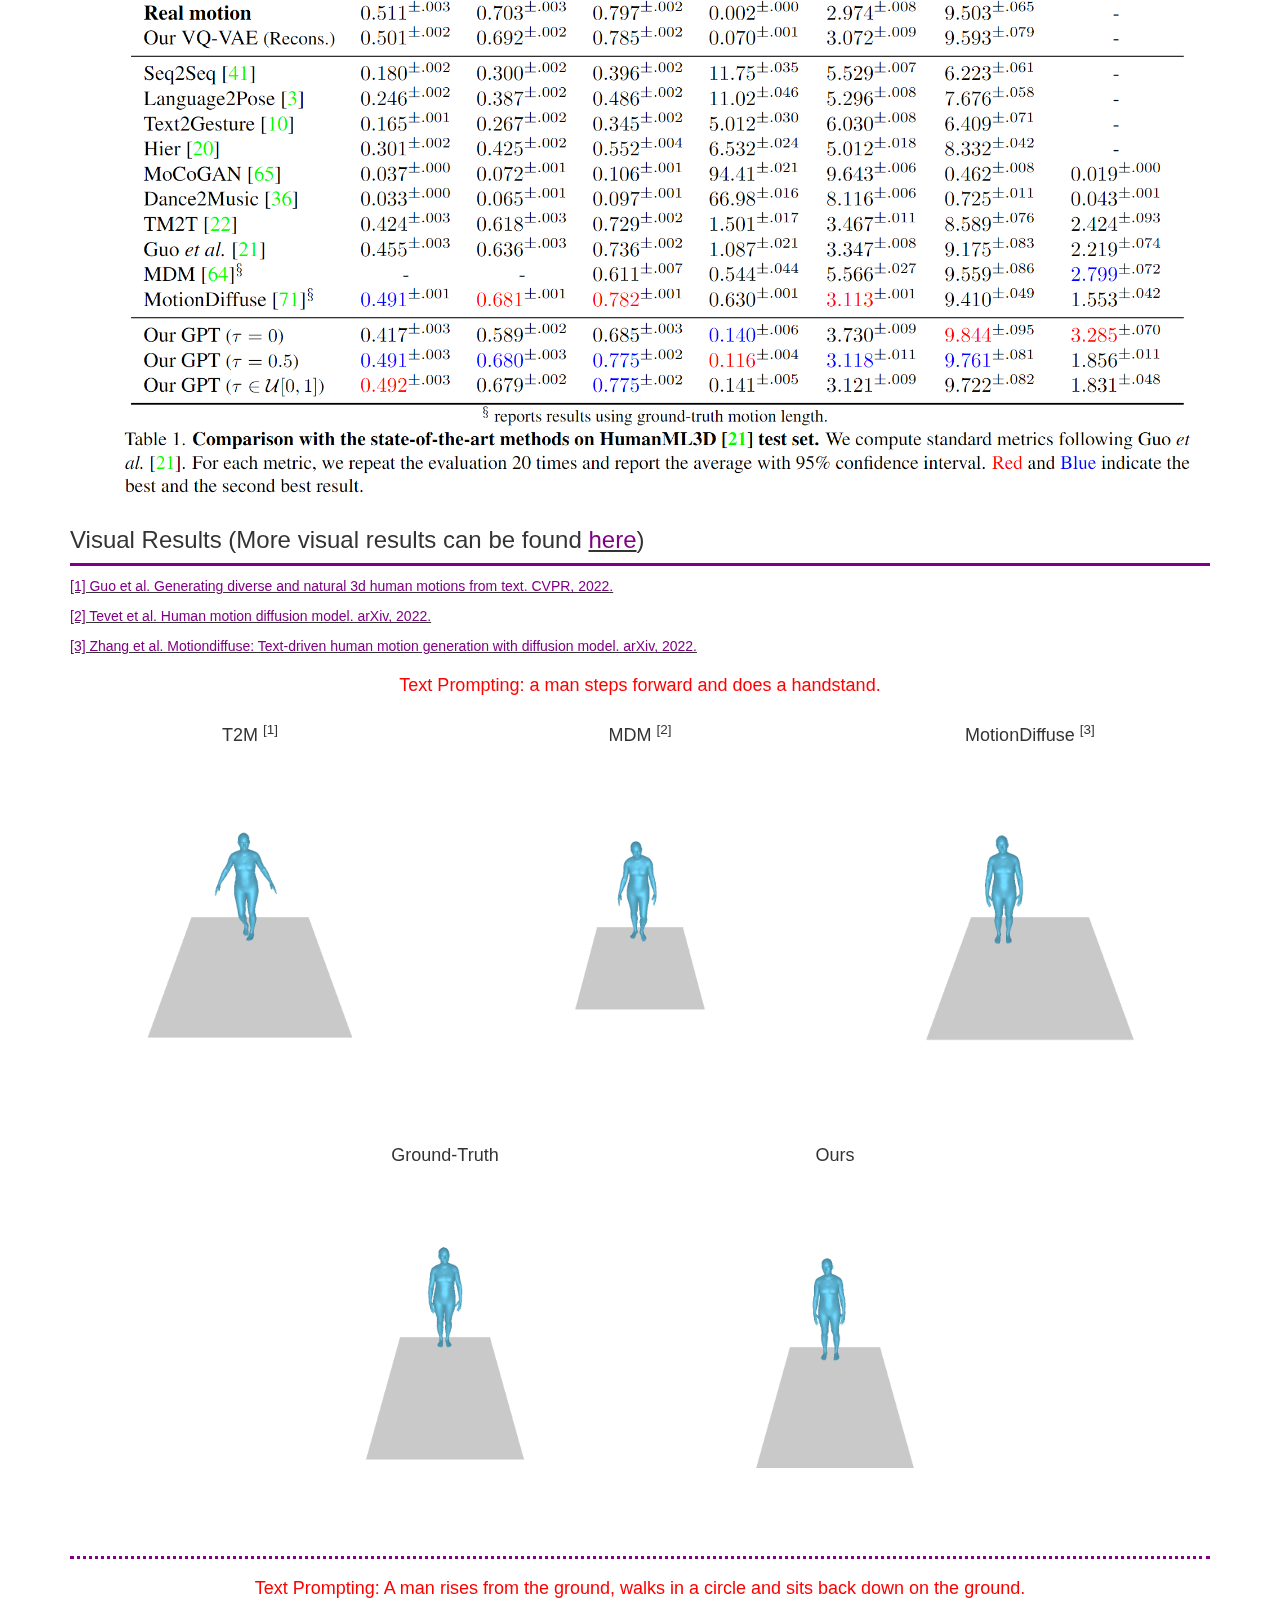
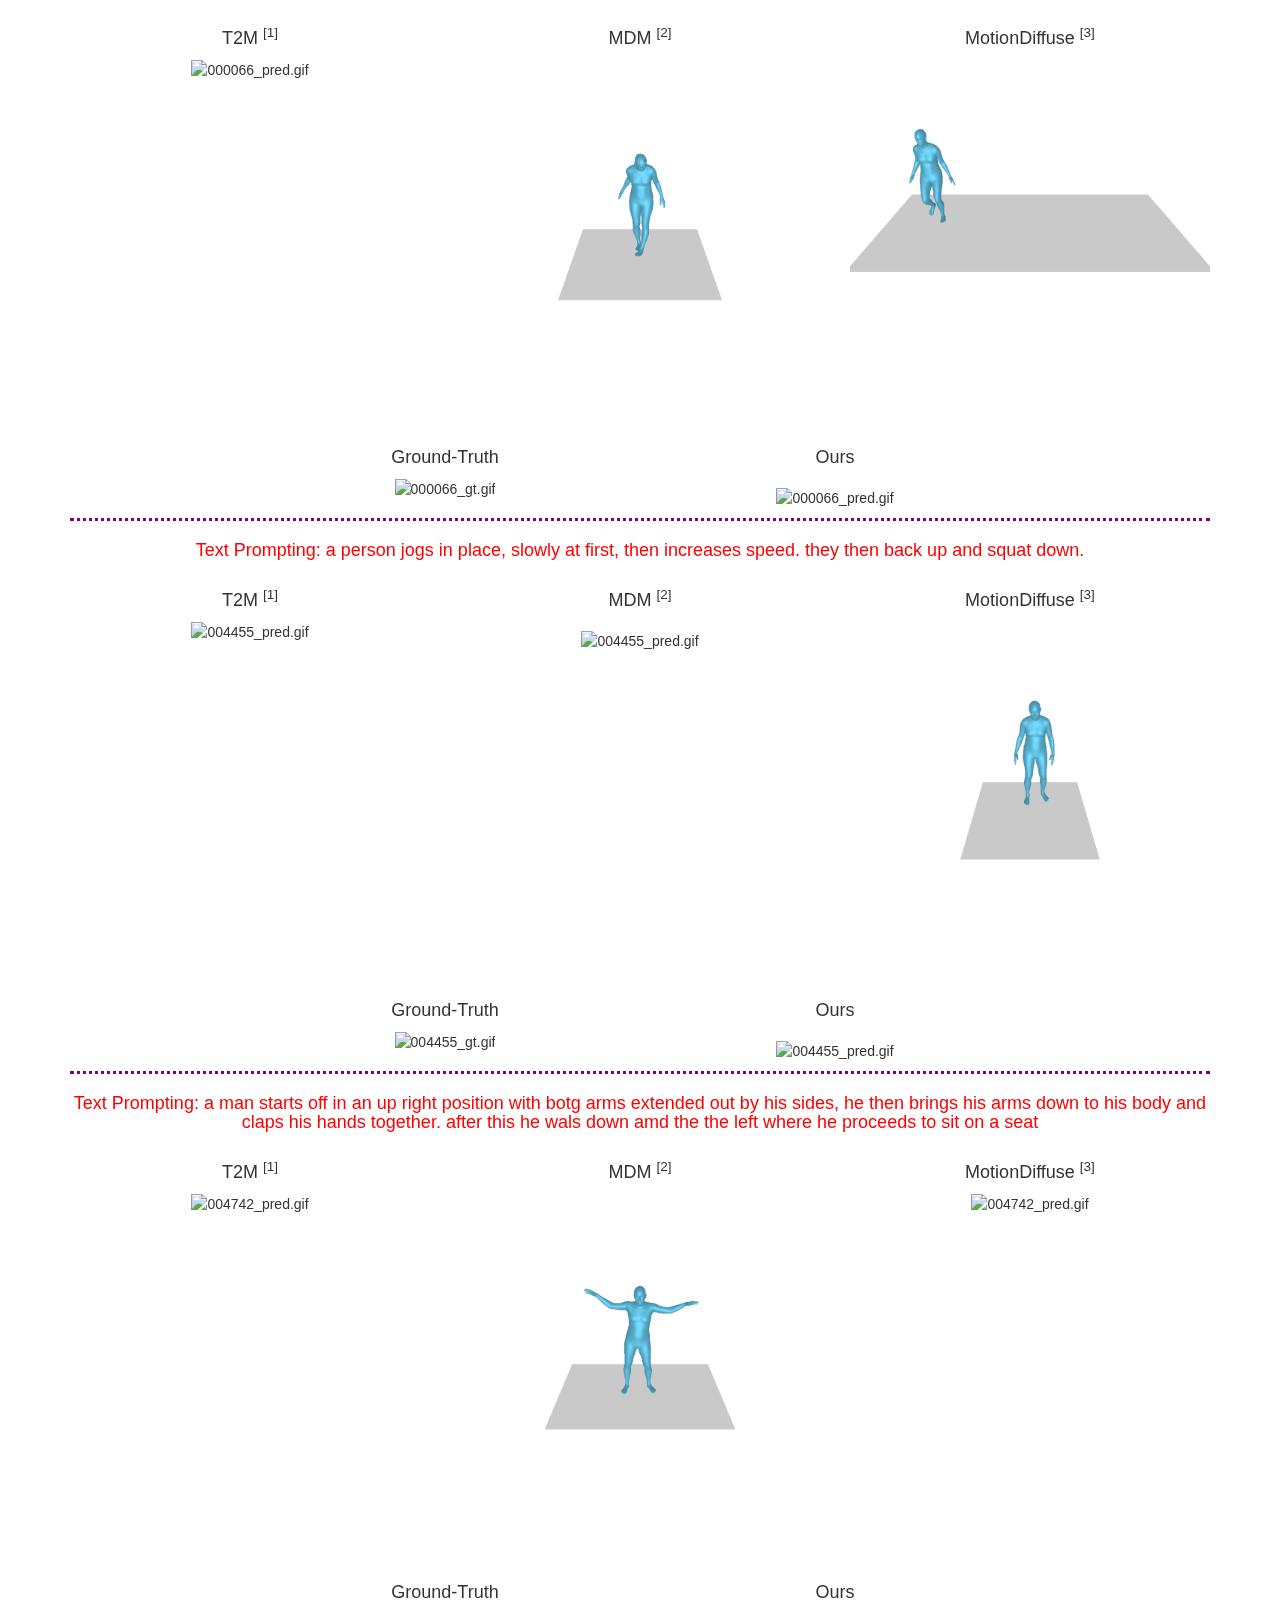
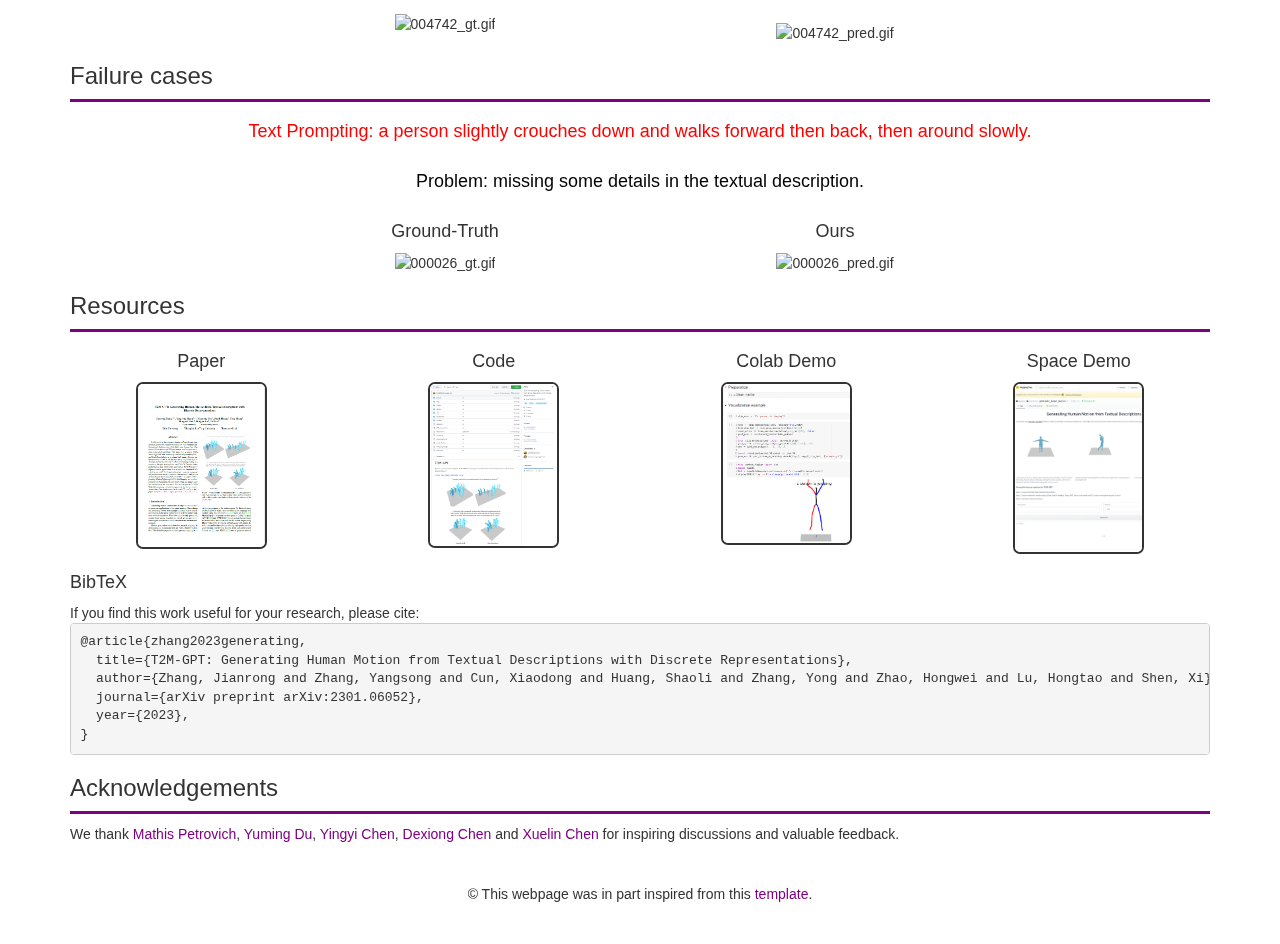
==== commit 1eaff398: "update hugging face space demo" ====
--- a/T2M-GPT/index.html
+++ b/T2M-GPT/index.html
@@ -65,7 +65,8 @@
     <a class="label label-info" href="https://arxiv.org/abs/2301.06052">Paper</a>
     <a class="label label-info" href="https://github.com/Mael-zys/T2M-GPT">GitHub</a>
     <a class="label label-info" href="https://colab.research.google.com/drive/1Vy69w2q2d-Hg19F-KibqG0FRdpSj3L4O?usp=sharing">Colab Demo</a>
-    <a class="label label-info" href="https://huggingface.co/vumichien/T2M-GPT">HuggingFace Demo</a>
+    <a class="label label-info" href="https://huggingface.co/vumichien/T2M-GPT">HuggingFace</a>
+    <a class="label label-info" href="https://huggingface.co/spaces/vumichien/generate_human_motion">Space Demo</a>
   </h3>
 </div>
 
@@ -387,22 +388,28 @@
   <hr/>
   <div class="row" style="text-align: center">
     <div class="col-xs-0 col-lg-0"></div>
-    <div class="col-xs-4 col-lg-4">
+    <div class="col-xs-3 col-lg-3">
       <h4>Paper</h4>
       <a href="https://arxiv.org/abs/2301.06052" style="color:inherit">
         <img src="resrc/paper.png" alt="paper.png" class="text-center" style="max-width:50%; border:0.15em solid;
         border-radius:0.5em;"></a>
     </div>
-    <div class="col-xs-4 col-lg-4">
+    <div class="col-xs-3 col-lg-3">
       <h4>Code</h4>
       <a href="https://github.com/Mael-zys/T2M-GPT" style="color:inherit;">
         <img src="resrc/github_repo.png" alt="github_repo.png" class="text-center"
              style="max-width:50%; border:0.15em solid;border-radius:0.5em;"></a>
     </div>
-    <div class="col-xs-4 col-lg-4">
+    <div class="col-xs-3 col-lg-3">
       <h4>Colab Demo</h4>
       <a href="https://colab.research.google.com/drive/1Vy69w2q2d-Hg19F-KibqG0FRdpSj3L4O?usp=sharing" style="color:inherit">
         <img src="resrc/demo.png" alt="demo.png" class="text-center" style="max-width:50%; border:0.15em solid;
+        border-radius:0.5em;"></a>
+    </div>
+    <div class="col-xs-3 col-lg-3">
+      <h4>Space Demo</h4>
+      <a href="https://huggingface.co/spaces/vumichien/generate_human_motion" style="color:inherit">
+        <img src="resrc/space_demo.png" alt="space_demo.png" class="text-center" style="max-width:50%; border:0.15em solid;
         border-radius:0.5em;"></a>
     </div>
     <div class="col-xs-0 col-lg-0"></div>
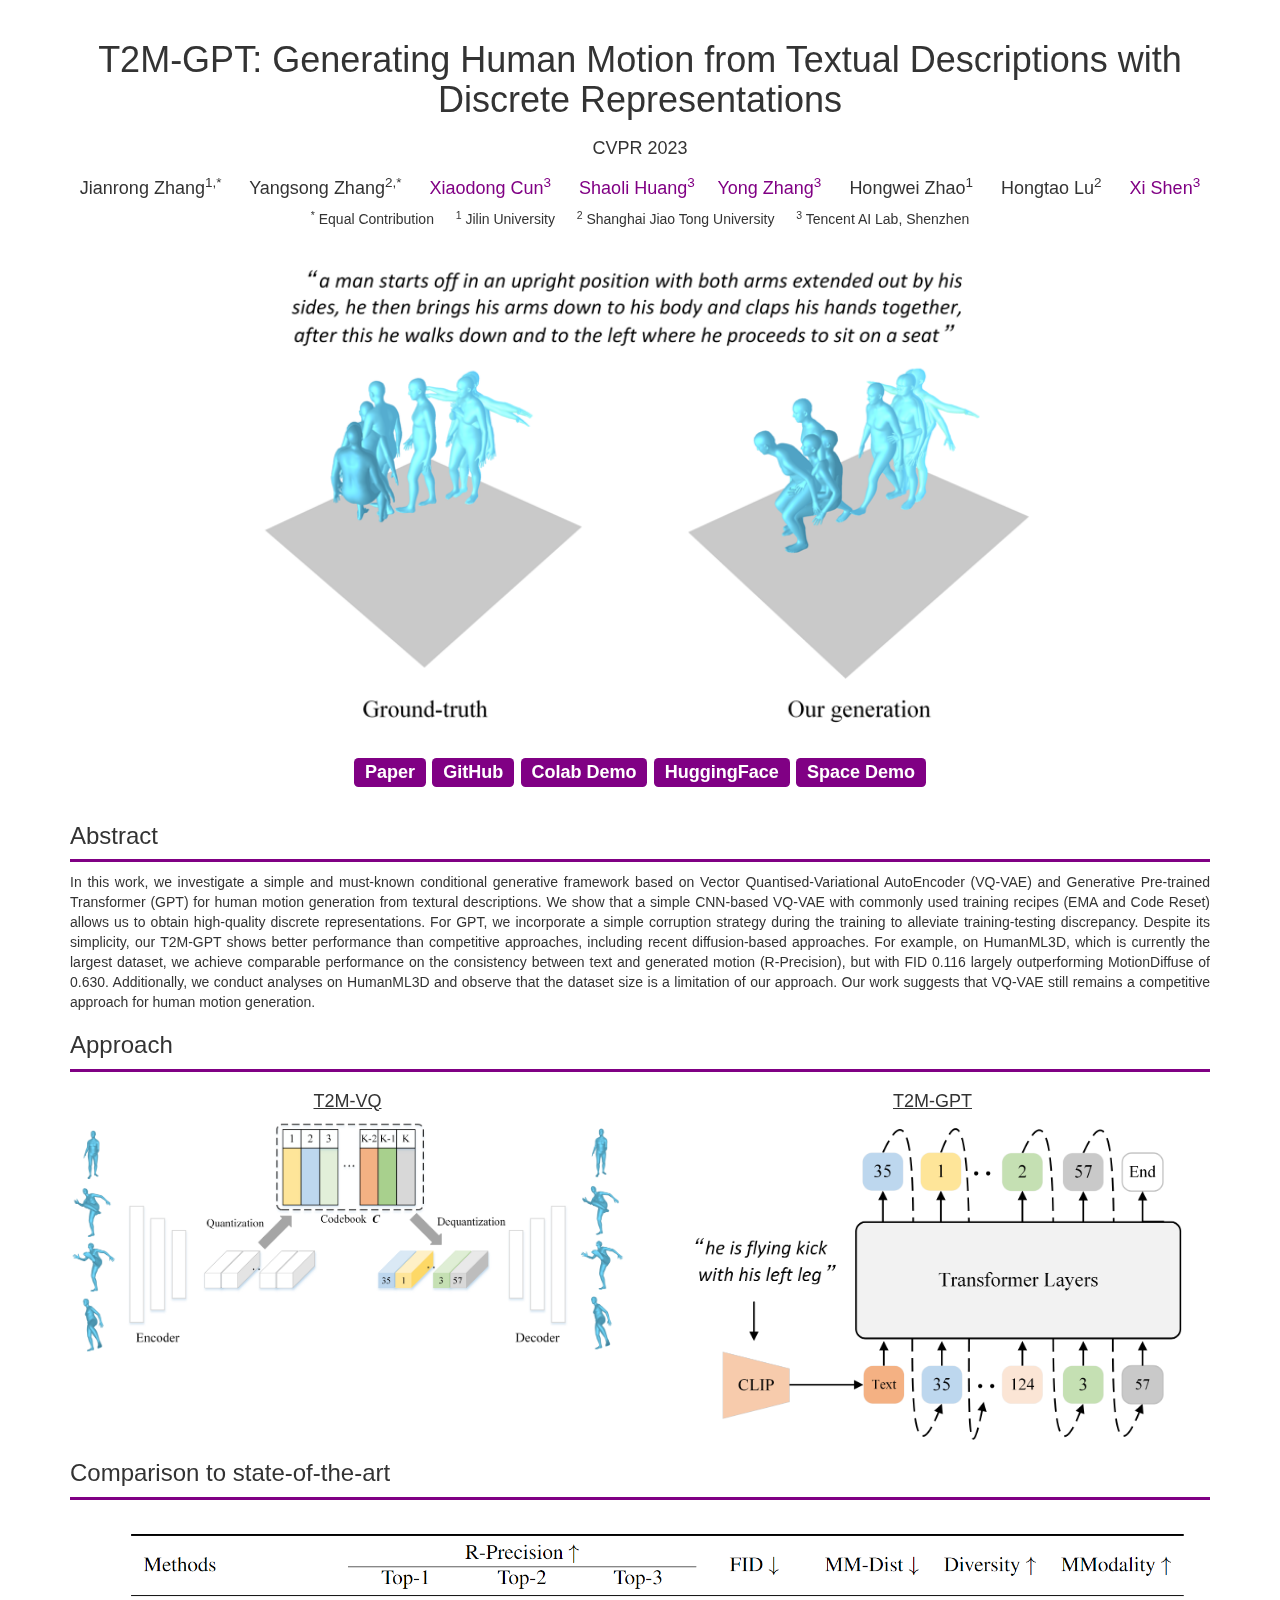
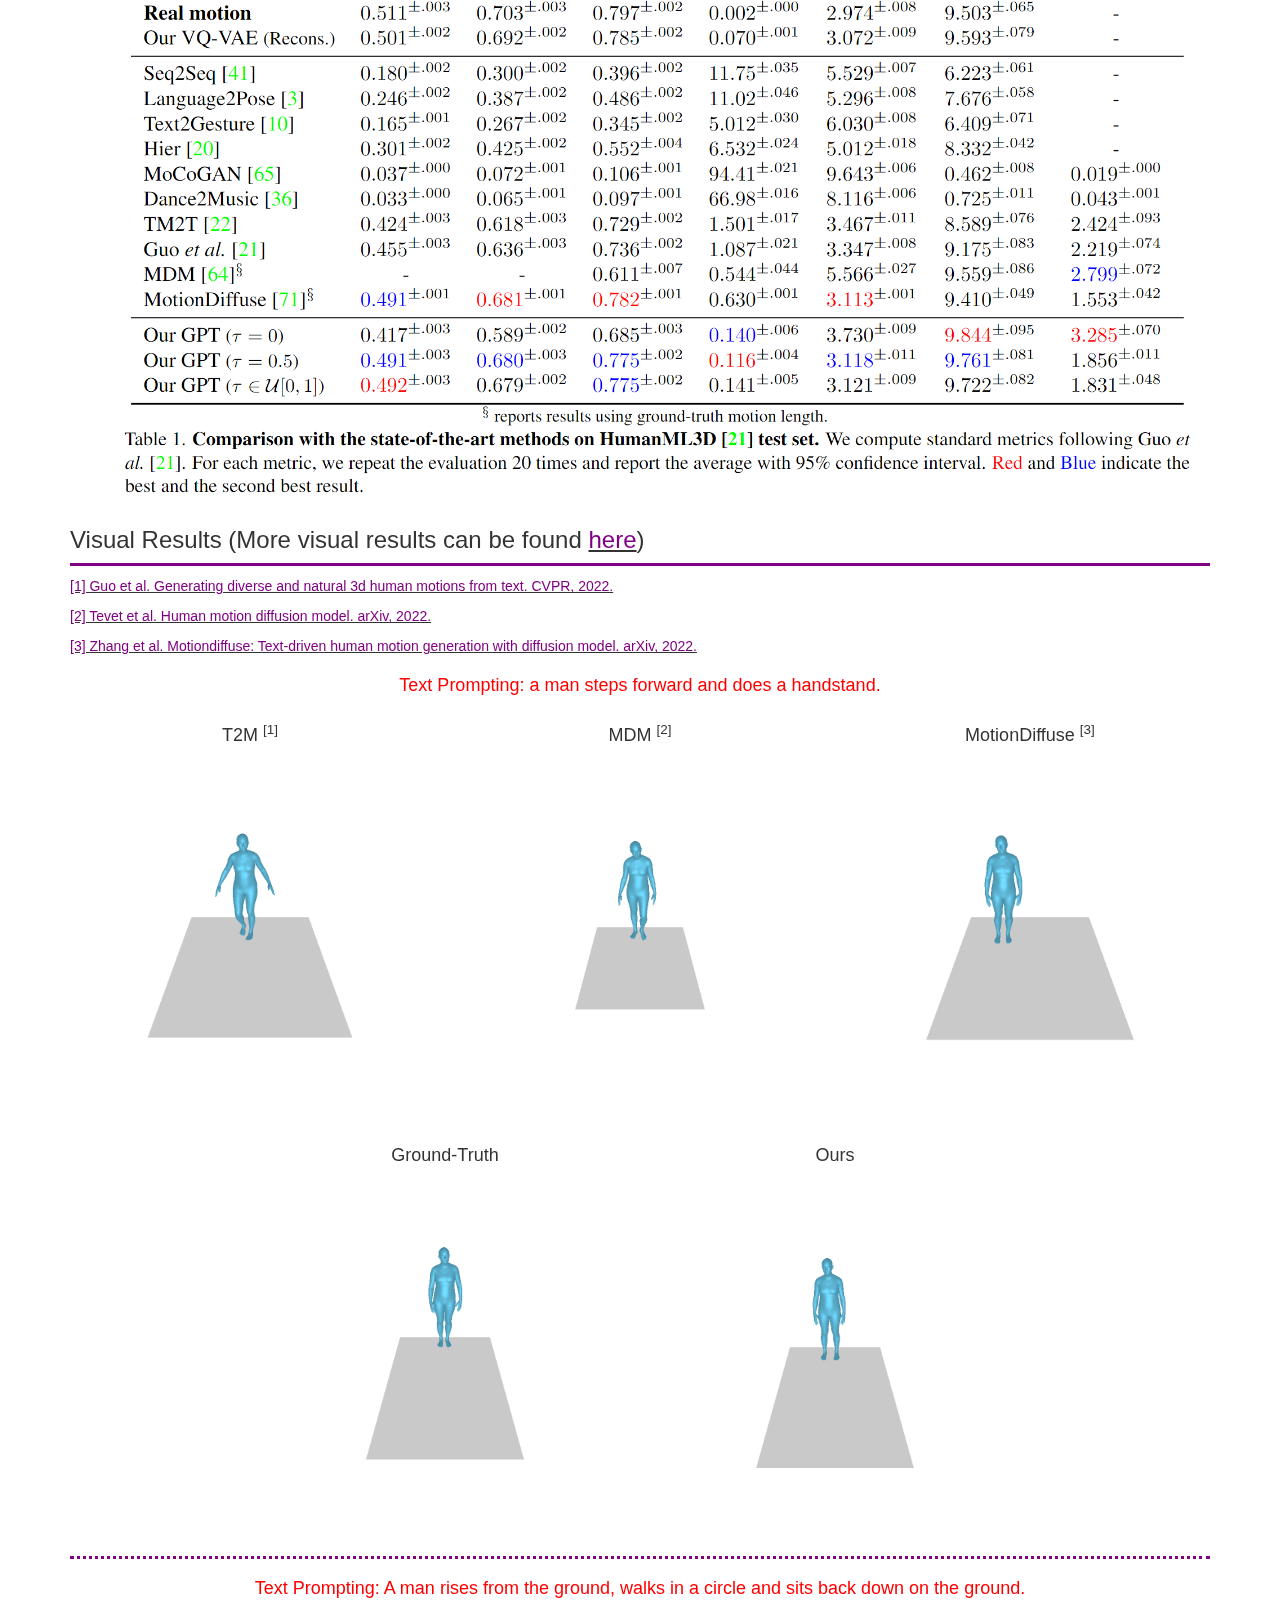
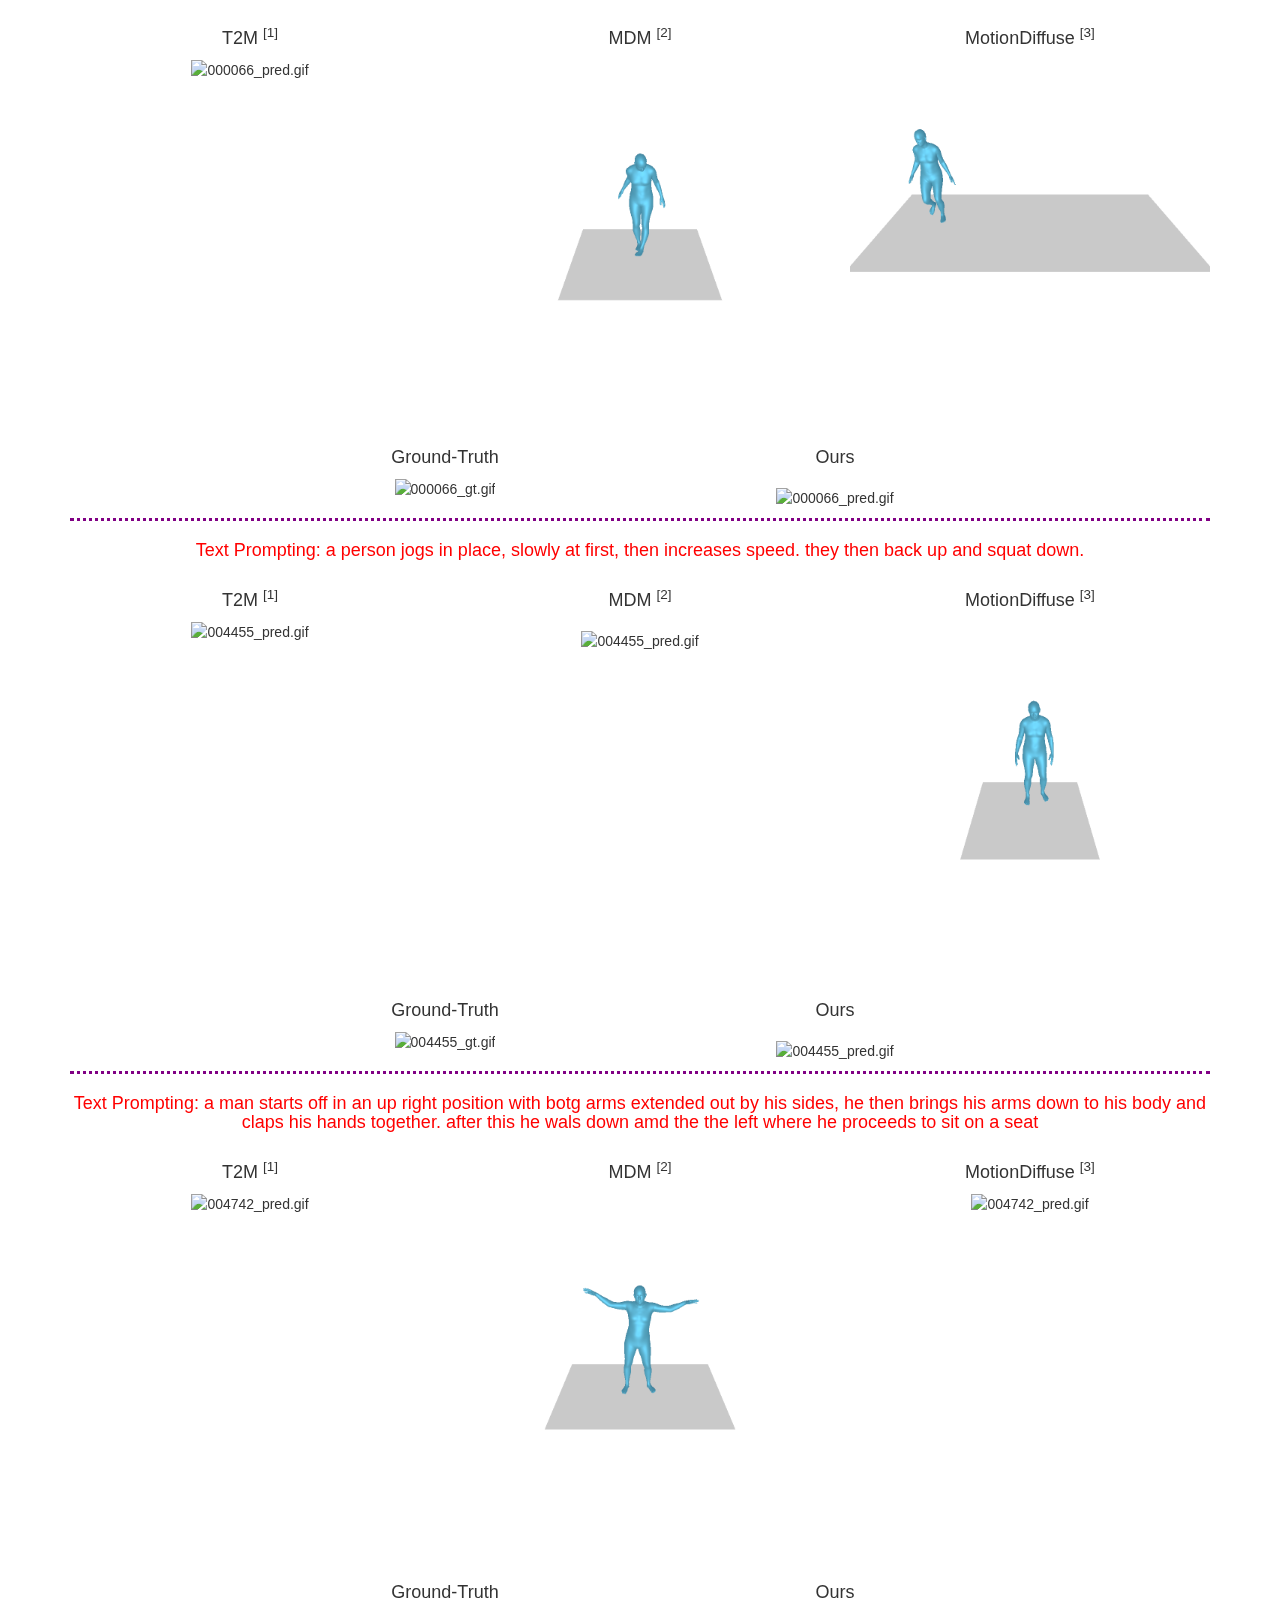
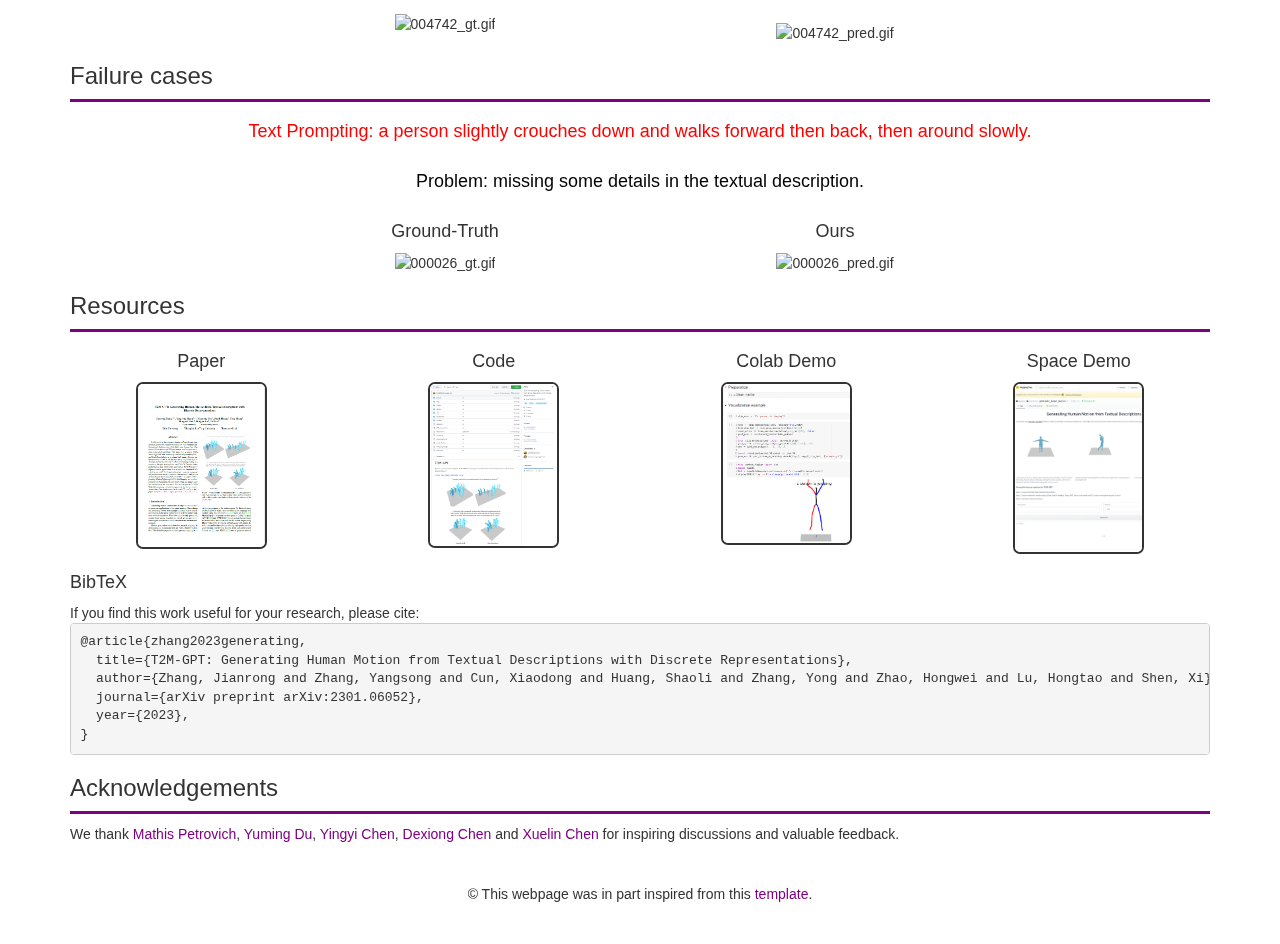
==== commit 1ebdbafe: "update" ====
--- a/T2M-GPT/index.html
+++ b/T2M-GPT/index.html
@@ -35,7 +35,7 @@
 <div class="container" style="text-align:center; padding:2rem 15px">
   <div class="row" style="text-align:center">
     <h1>T2M-GPT: Generating Human Motion from Textual Descriptions with Discrete Representations</h1>
-    <h4>arXiv</h4>
+    <h4>CVPR 2023</h4>
   </div>
   <div class="row" style="text-align:center">
     <div class="col-xs-0 col-md-2"></div>
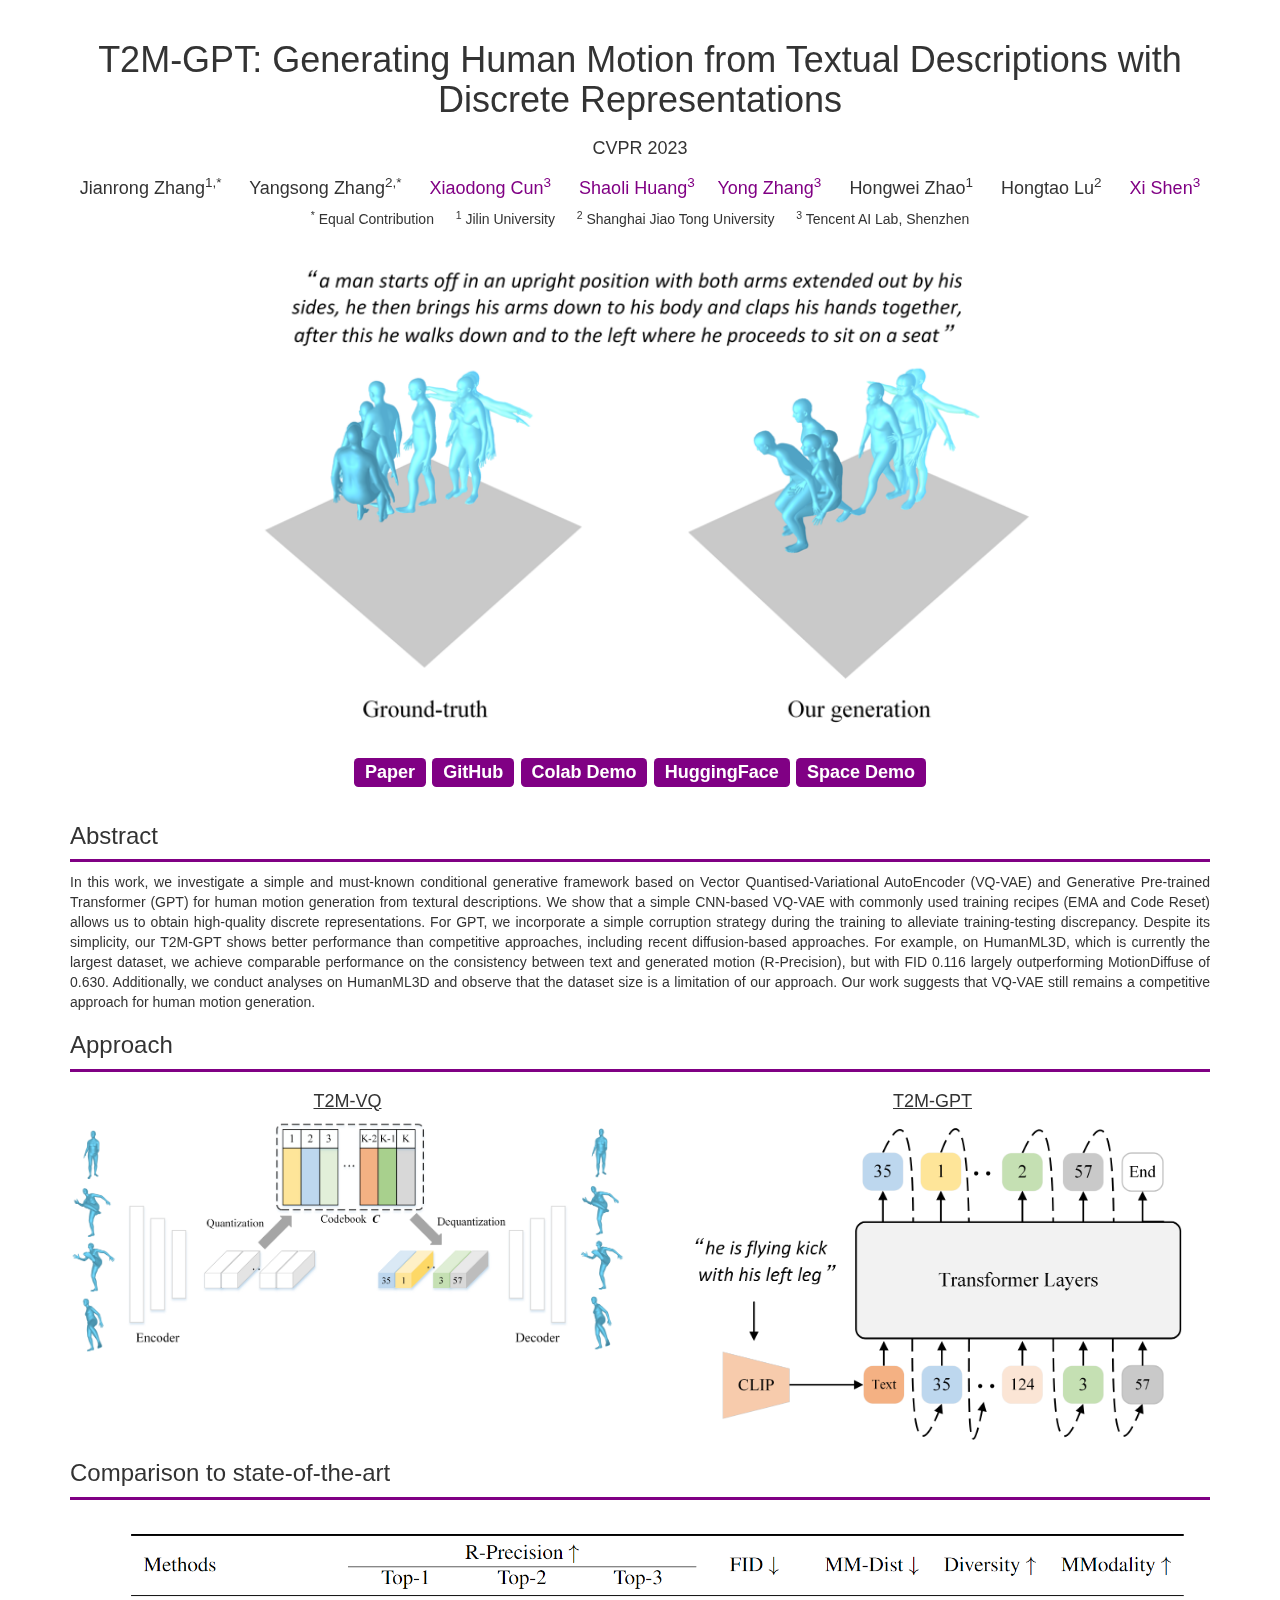
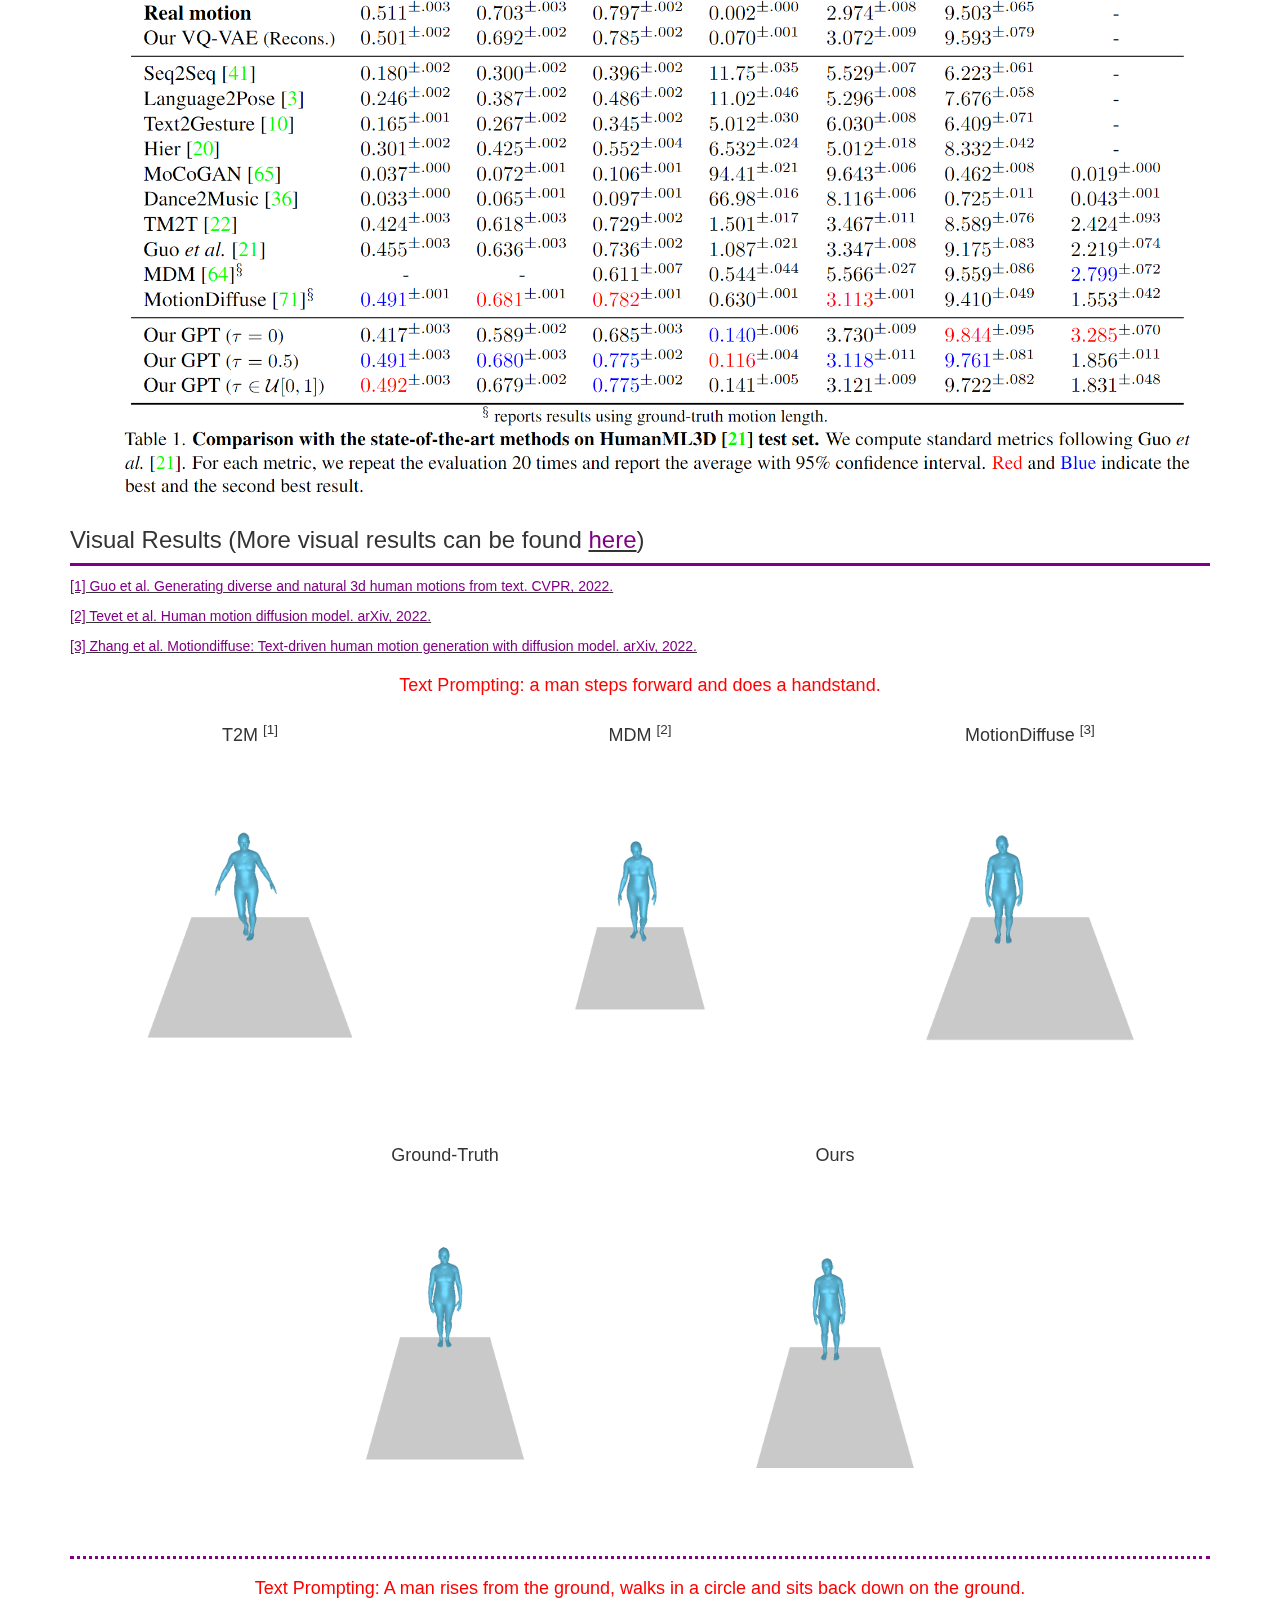
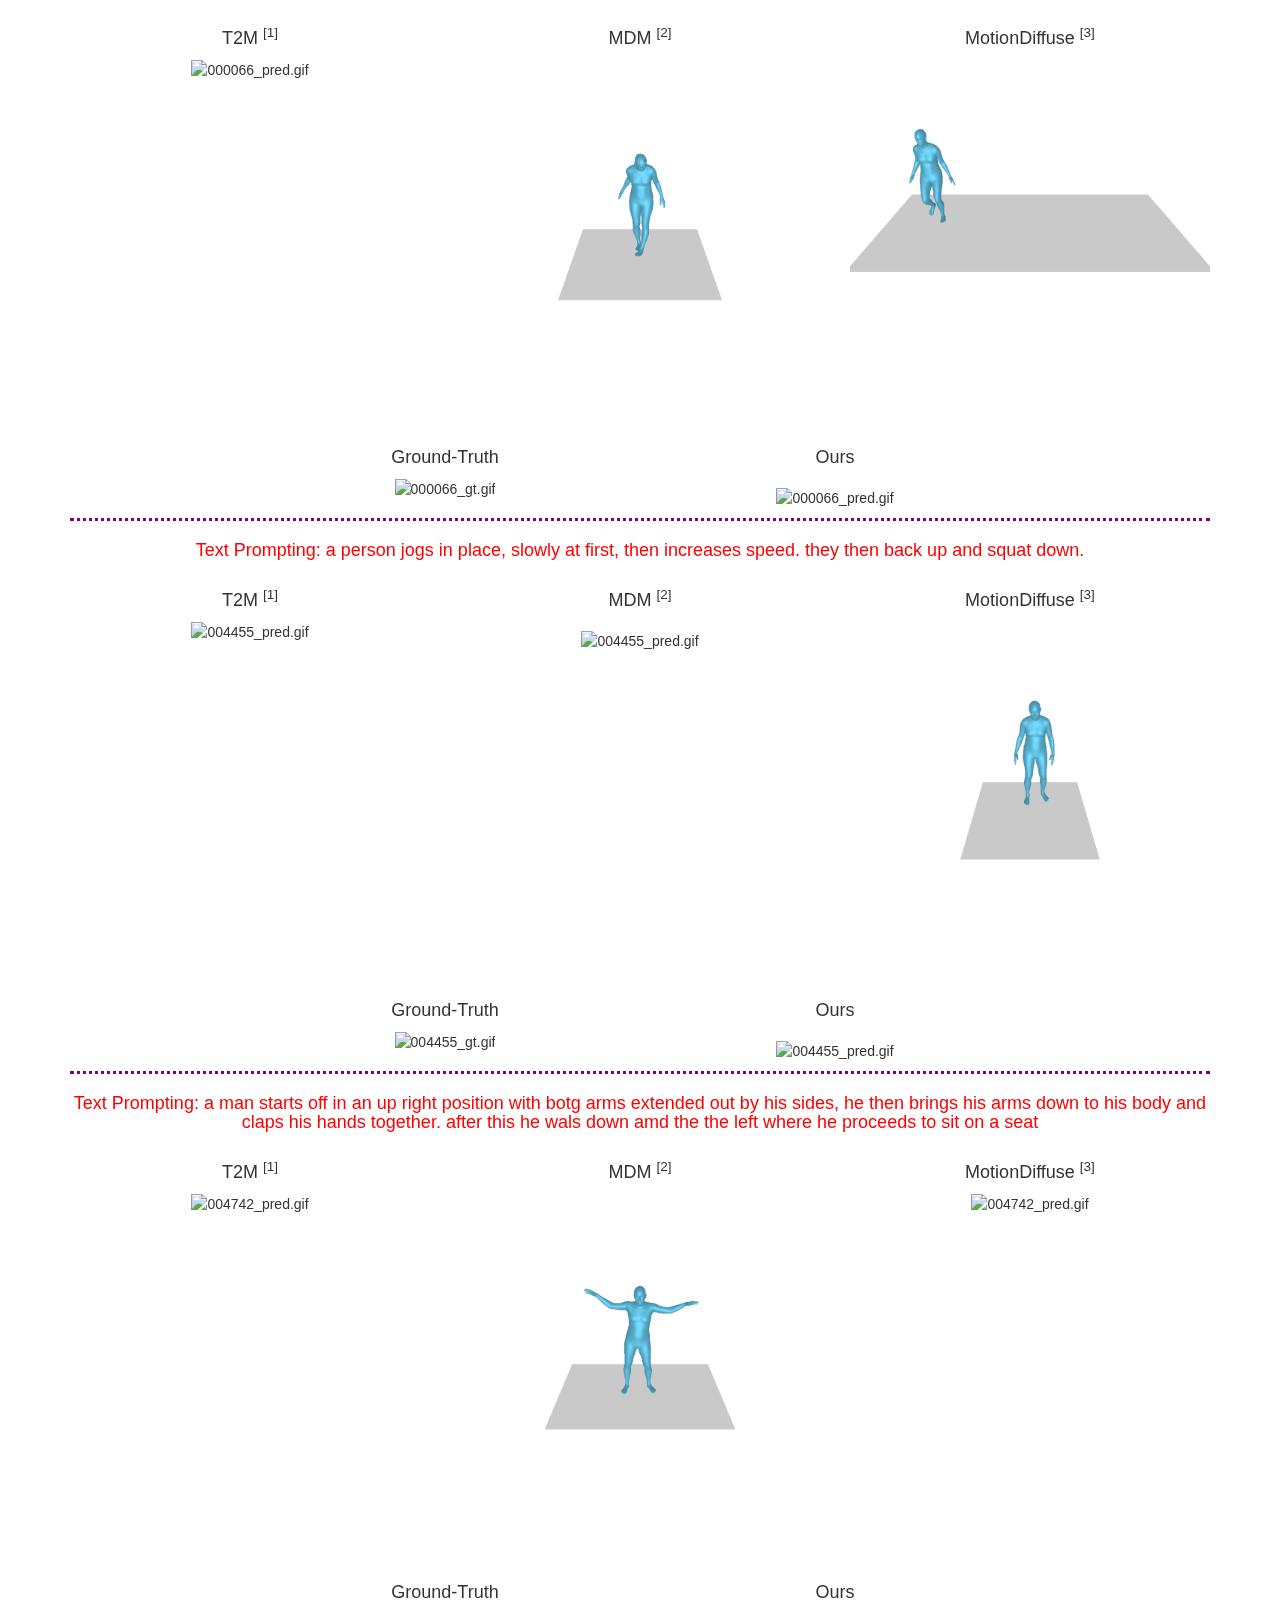
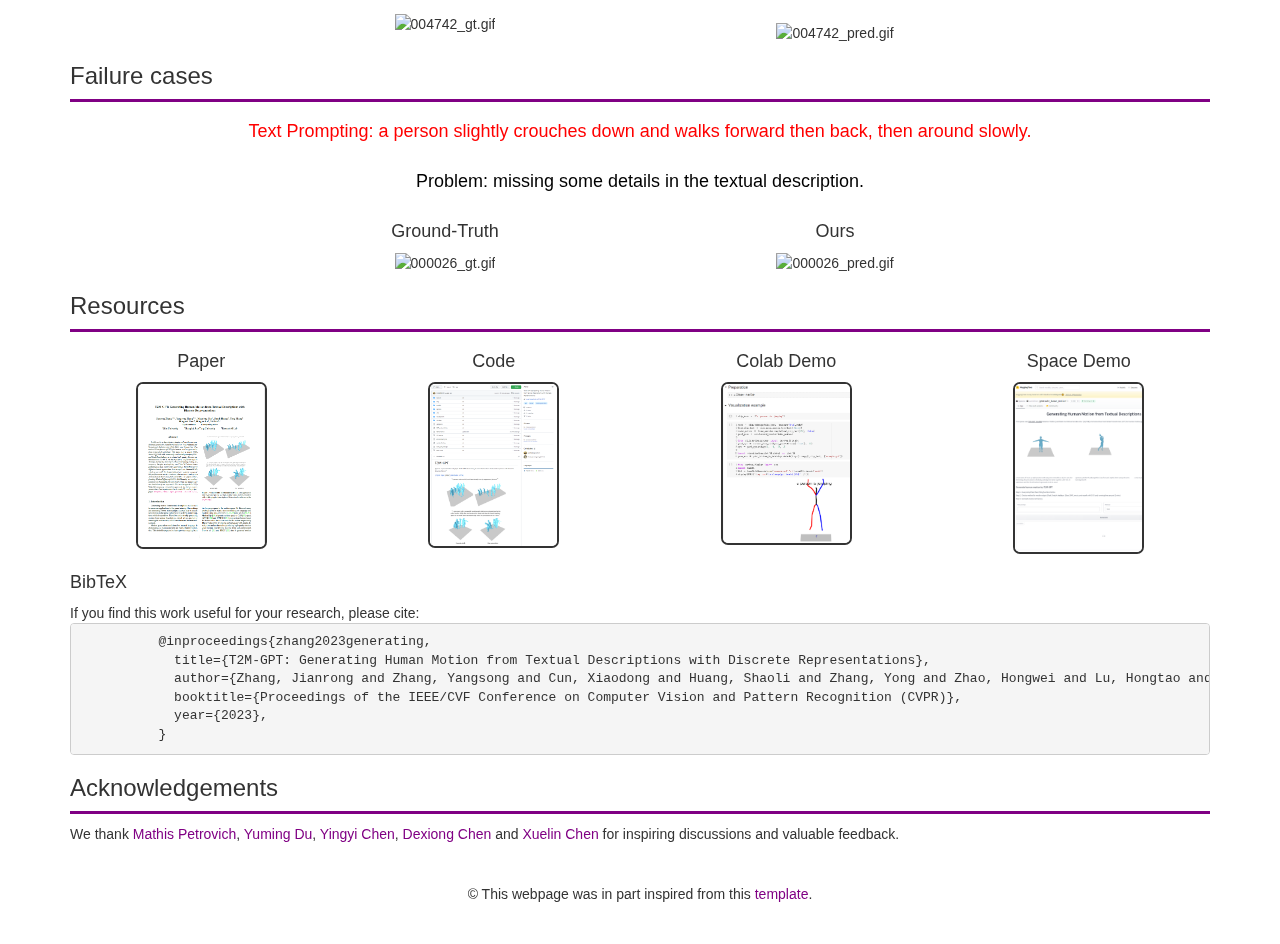
==== commit f82404e6: "update bibtex" ====
--- a/T2M-GPT/index.html
+++ b/T2M-GPT/index.html
@@ -419,12 +419,12 @@
     <div class="card">
       <div class="card-block">
         <pre class="card-text clickselect">
-@article{zhang2023generating,
-  title={T2M-GPT: Generating Human Motion from Textual Descriptions with Discrete Representations},
-  author={Zhang, Jianrong and Zhang, Yangsong and Cun, Xiaodong and Huang, Shaoli and Zhang, Yong and Zhao, Hongwei and Lu, Hongtao and Shen, Xi},
-  journal={arXiv preprint arXiv:2301.06052},
-  year={2023},
-}</pre>
+          @inproceedings{zhang2023generating,
+            title={T2M-GPT: Generating Human Motion from Textual Descriptions with Discrete Representations},
+            author={Zhang, Jianrong and Zhang, Yangsong and Cun, Xiaodong and Huang, Shaoli and Zhang, Yong and Zhao, Hongwei and Lu, Hongtao and Shen, Xi},
+            booktitle={Proceedings of the IEEE/CVF Conference on Computer Vision and Pattern Recognition (CVPR)},
+            year={2023},
+          }</pre>
       </div>
     </div>
 
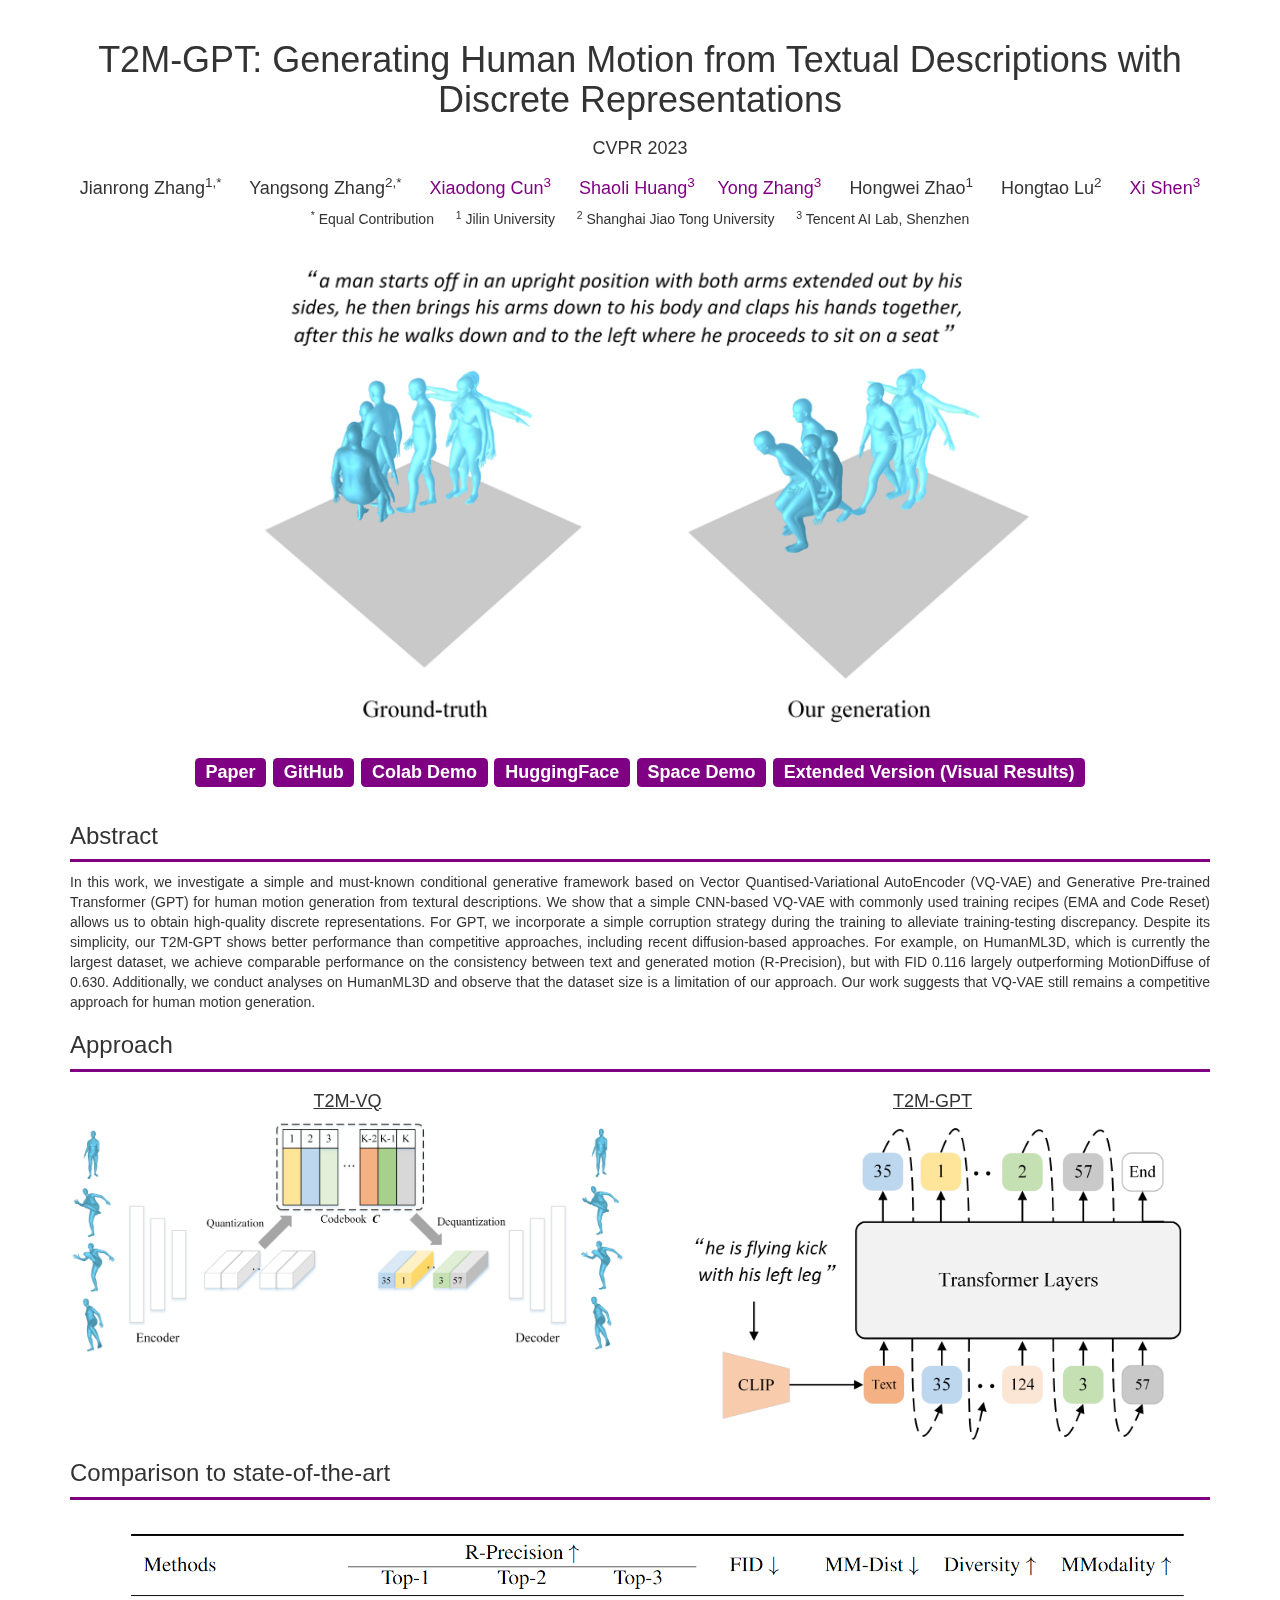
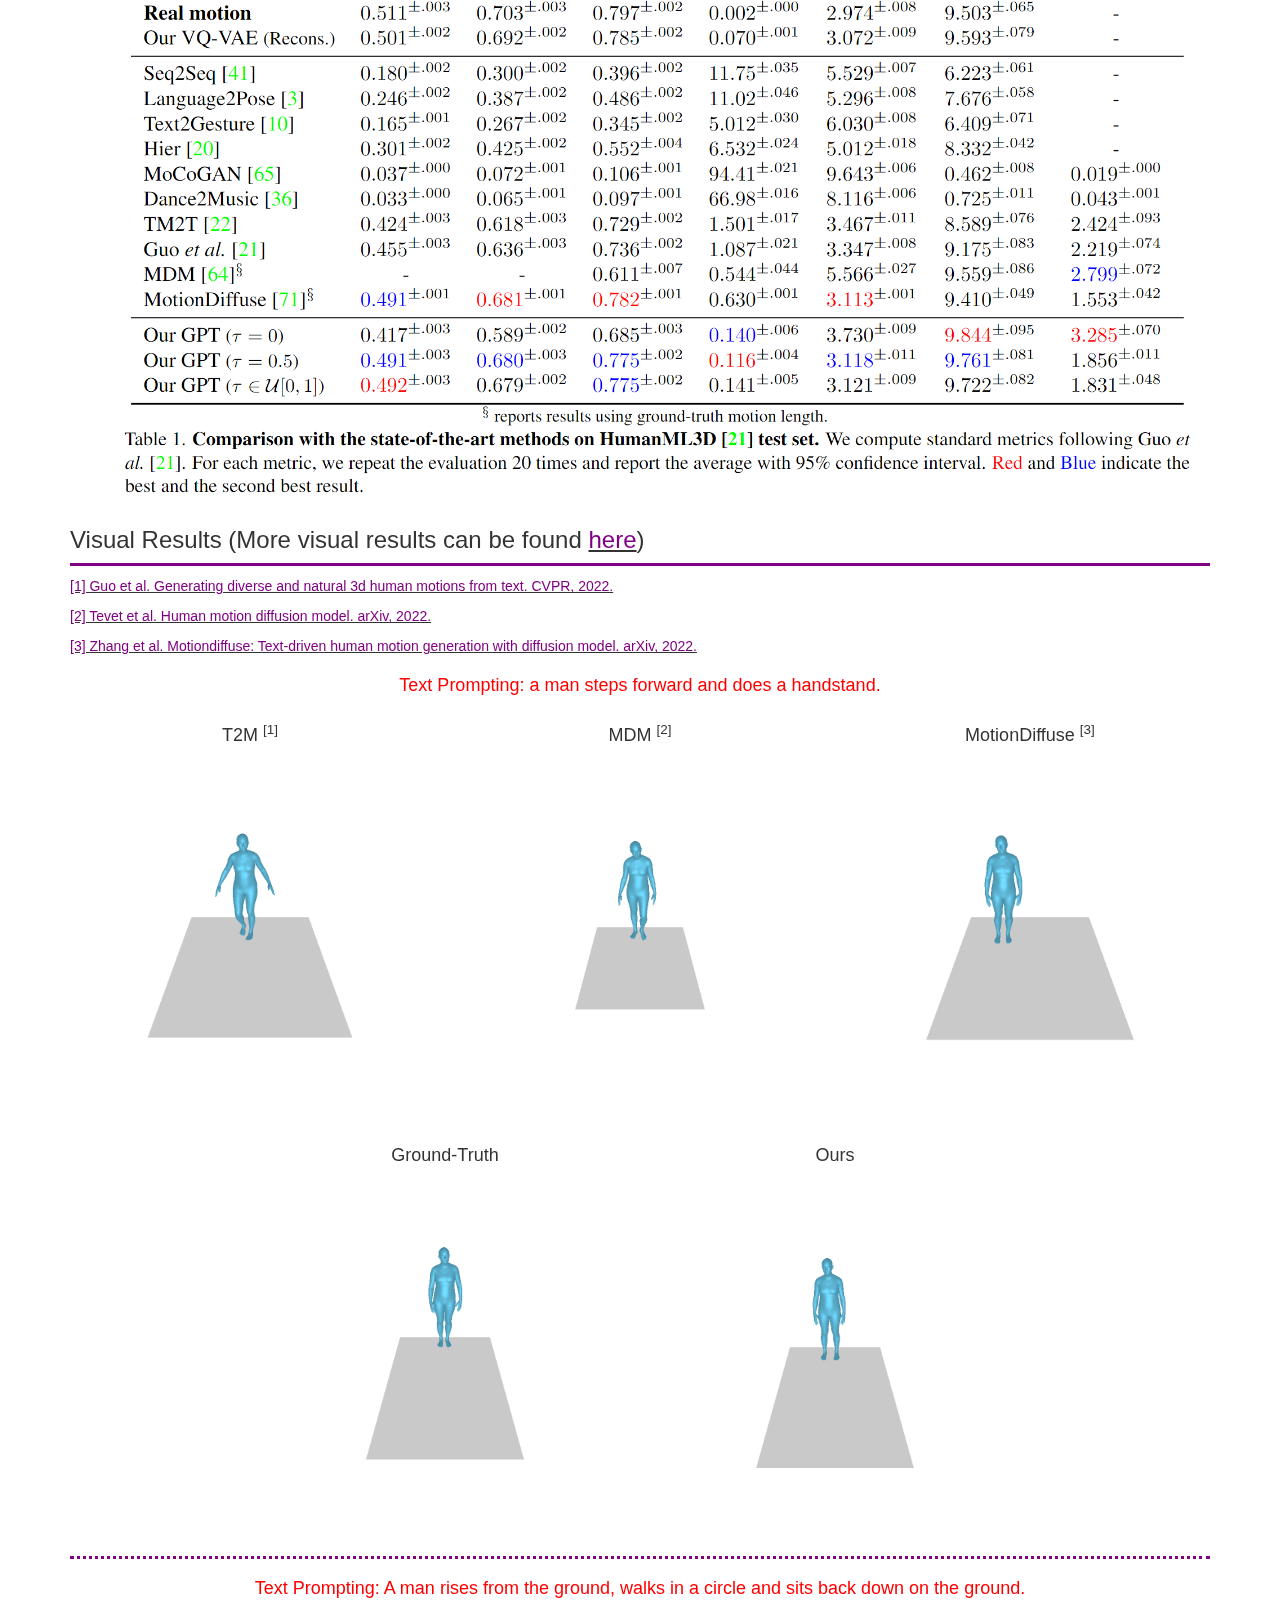
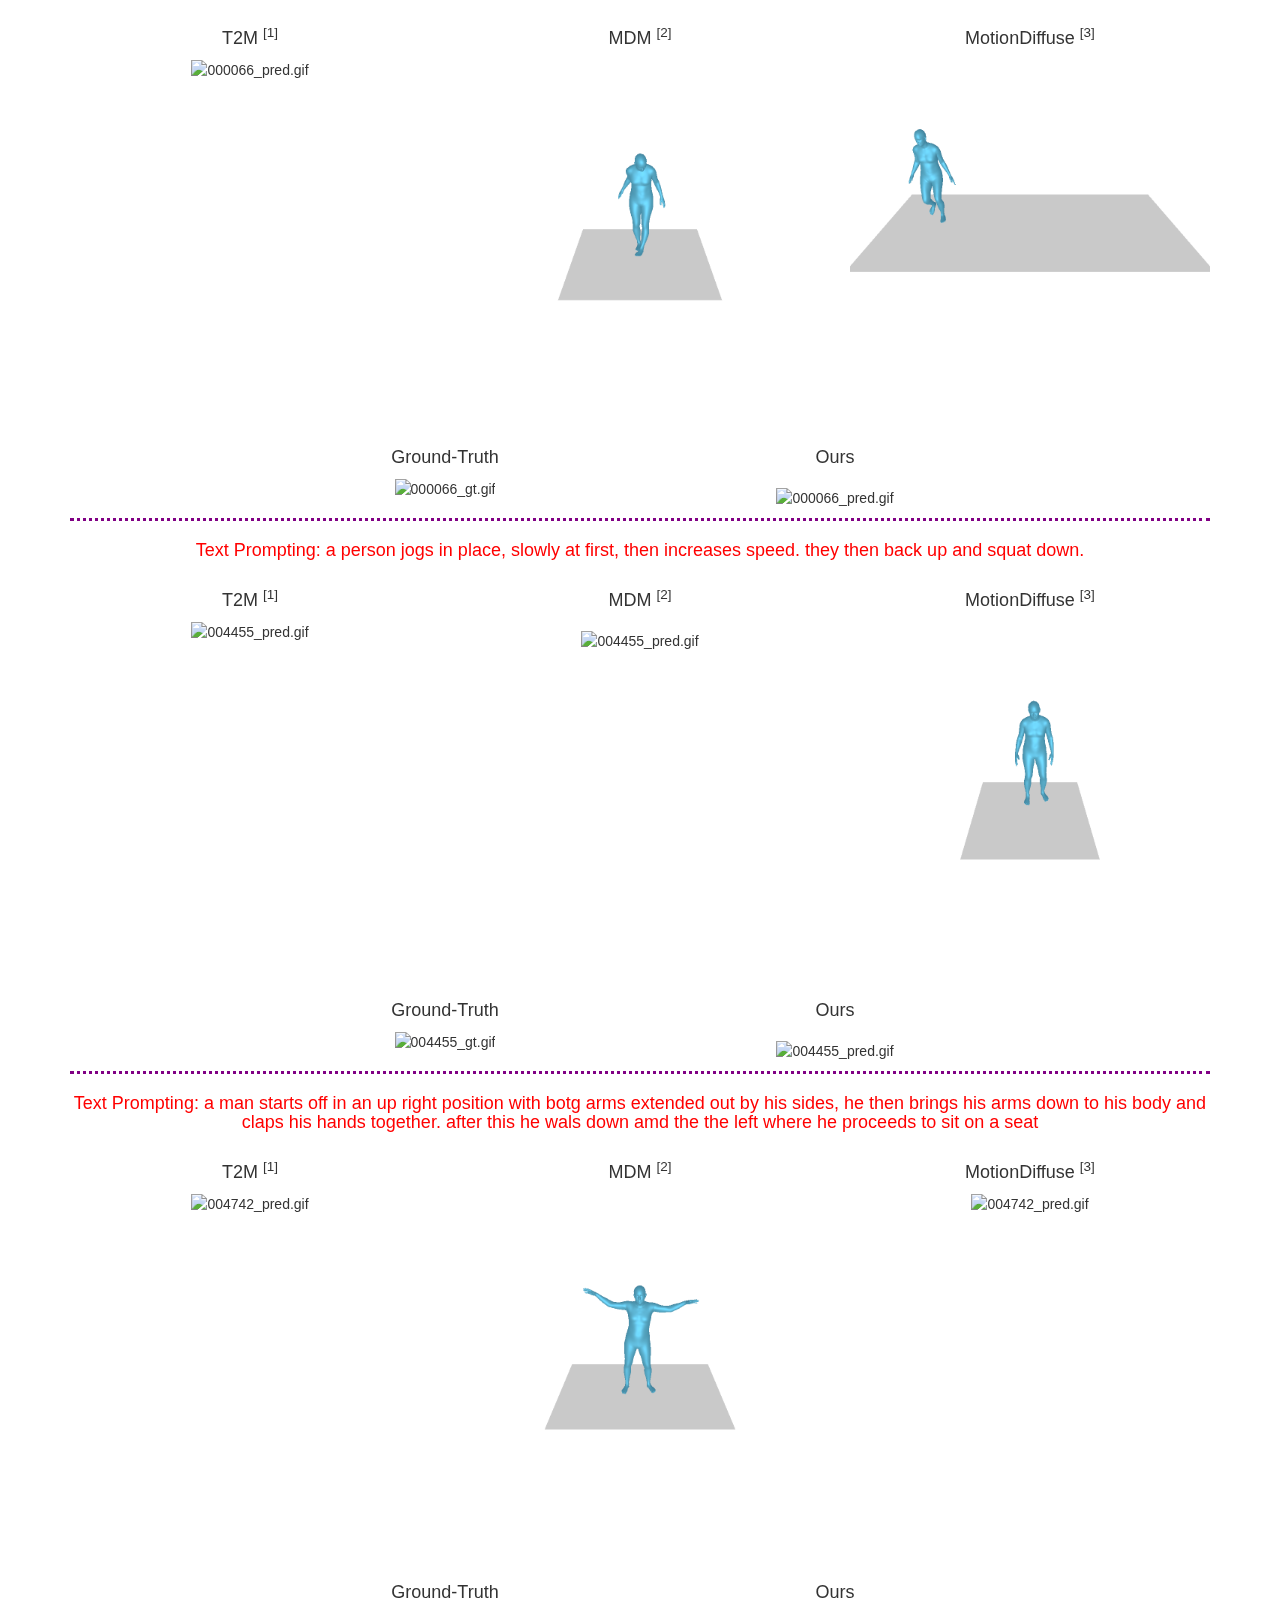
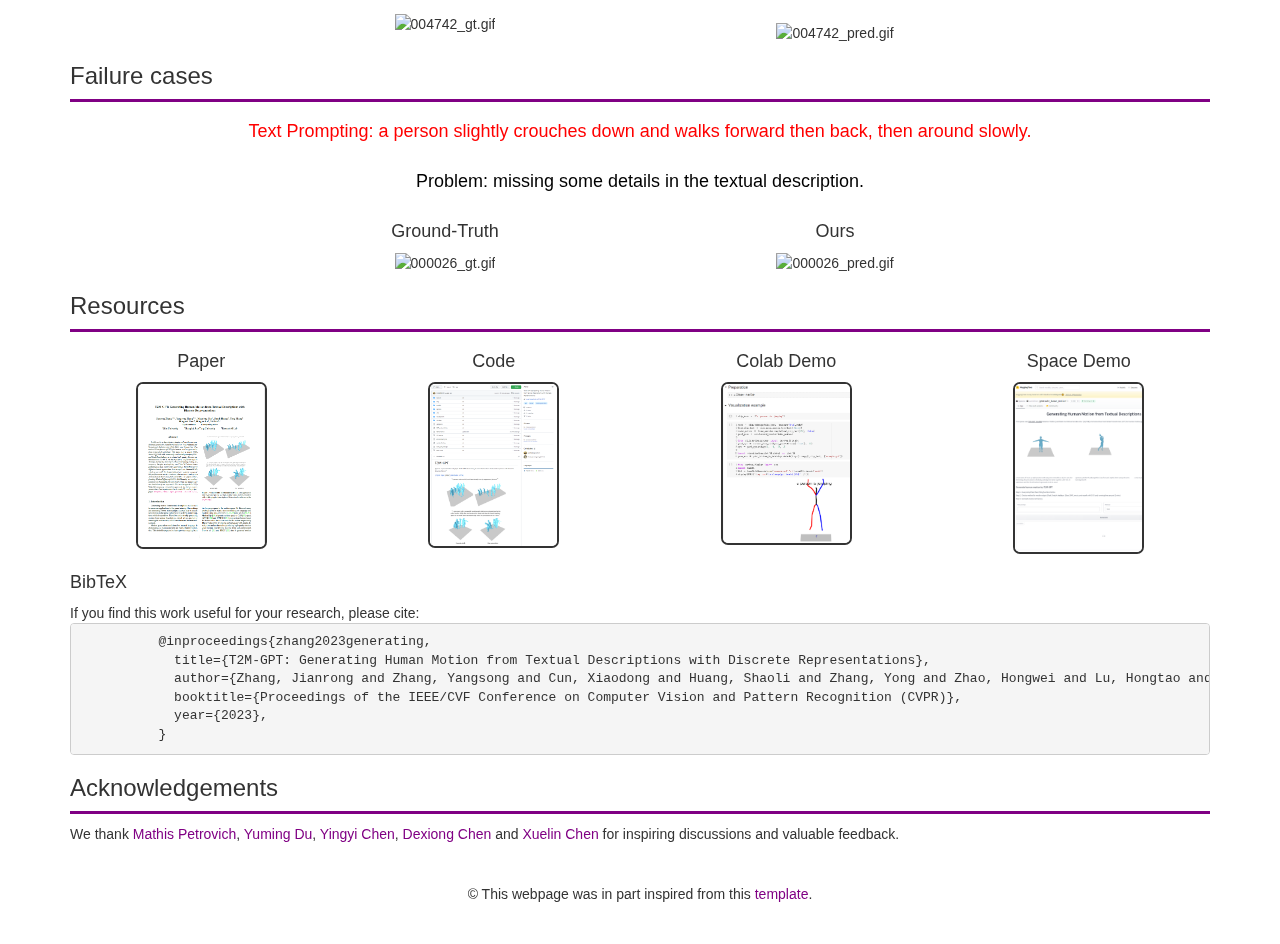
==== commit 2c409aba: "extended version" ====
--- a/T2M-GPT/index.html
+++ b/T2M-GPT/index.html
@@ -7,12 +7,12 @@
   <meta charset="utf-8">
 
   <!--Facebook preview-->
-  <meta property="og:image" content="https://xishen0220.github.io/T2M-GPT/teaser.png">
+  <meta property="og:image" content="https://mael-zys.github.io/T2M-GPT/resrc/teaser.png">
   <meta property="og:image:type" content="image/png">
   <meta property="og:image:width" content="600">
   <meta property="og:image:height" content="400">
   <meta property="og:type" content="website"/>
-  <meta property="og:url" content="https://xishen0220.github.io/T2M-GPT/"/>
+  <meta property="og:url" content="https://mael-zys.github.io/T2M-GPT/T2M-GPT/"/>
   <meta property="og:title" content="T2M-GPT"/>
   <meta property="og:description" content="Project page for T2M-GPT: Generating Human Motion from Textual Descriptions with Discrete Representations."/>
 
@@ -20,7 +20,7 @@
   <meta name="twitter:card" content="summary_large_image" />
   <meta name="twitter:title" content="T2M-GPT" />
   <meta name="twitter:description" content="Project page for T2M-GPT: Generating Human Motion from Textual Descriptions with Discrete Representations."/>
-  <meta name="twitter:image" content="https://xishen0220.github.io/T2M-GPT/teaser.png">
+  <meta name="twitter:image" content="https://mael-zys.github.io/T2M-GPT/resrc/teaser.png">
 
   <!--Style-->
   <link rel="stylesheet" href="https://maxcdn.bootstrapcdn.com/bootstrap/3.4.1/css/bootstrap.min.css">
@@ -67,6 +67,7 @@
     <a class="label label-info" href="https://colab.research.google.com/drive/1Vy69w2q2d-Hg19F-KibqG0FRdpSj3L4O?usp=sharing">Colab Demo</a>
     <a class="label label-info" href="https://huggingface.co/vumichien/T2M-GPT">HuggingFace</a>
     <a class="label label-info" href="https://huggingface.co/spaces/vumichien/generate_human_motion">Space Demo</a>
+    <a class="label label-info" href="./vis_extend.html">Extended Version (Visual Results)</a>
   </h3>
 </div>
 
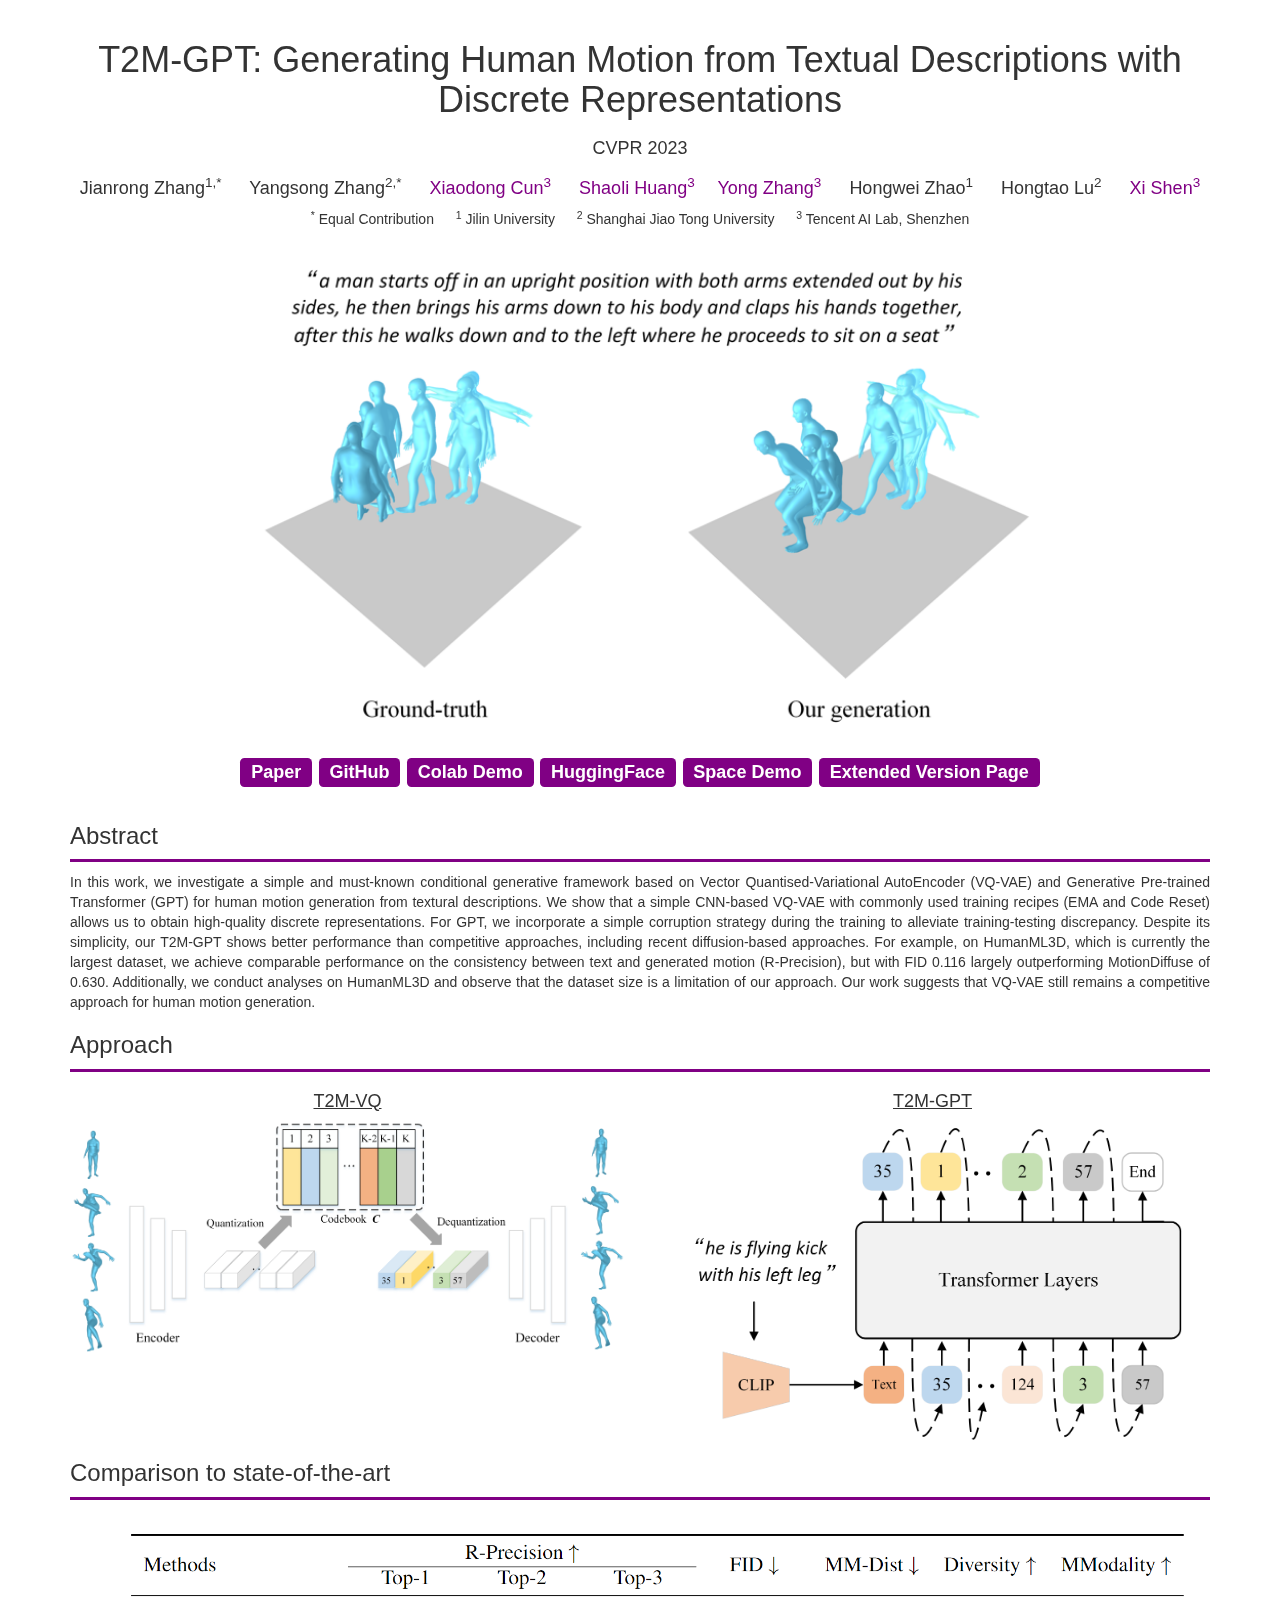
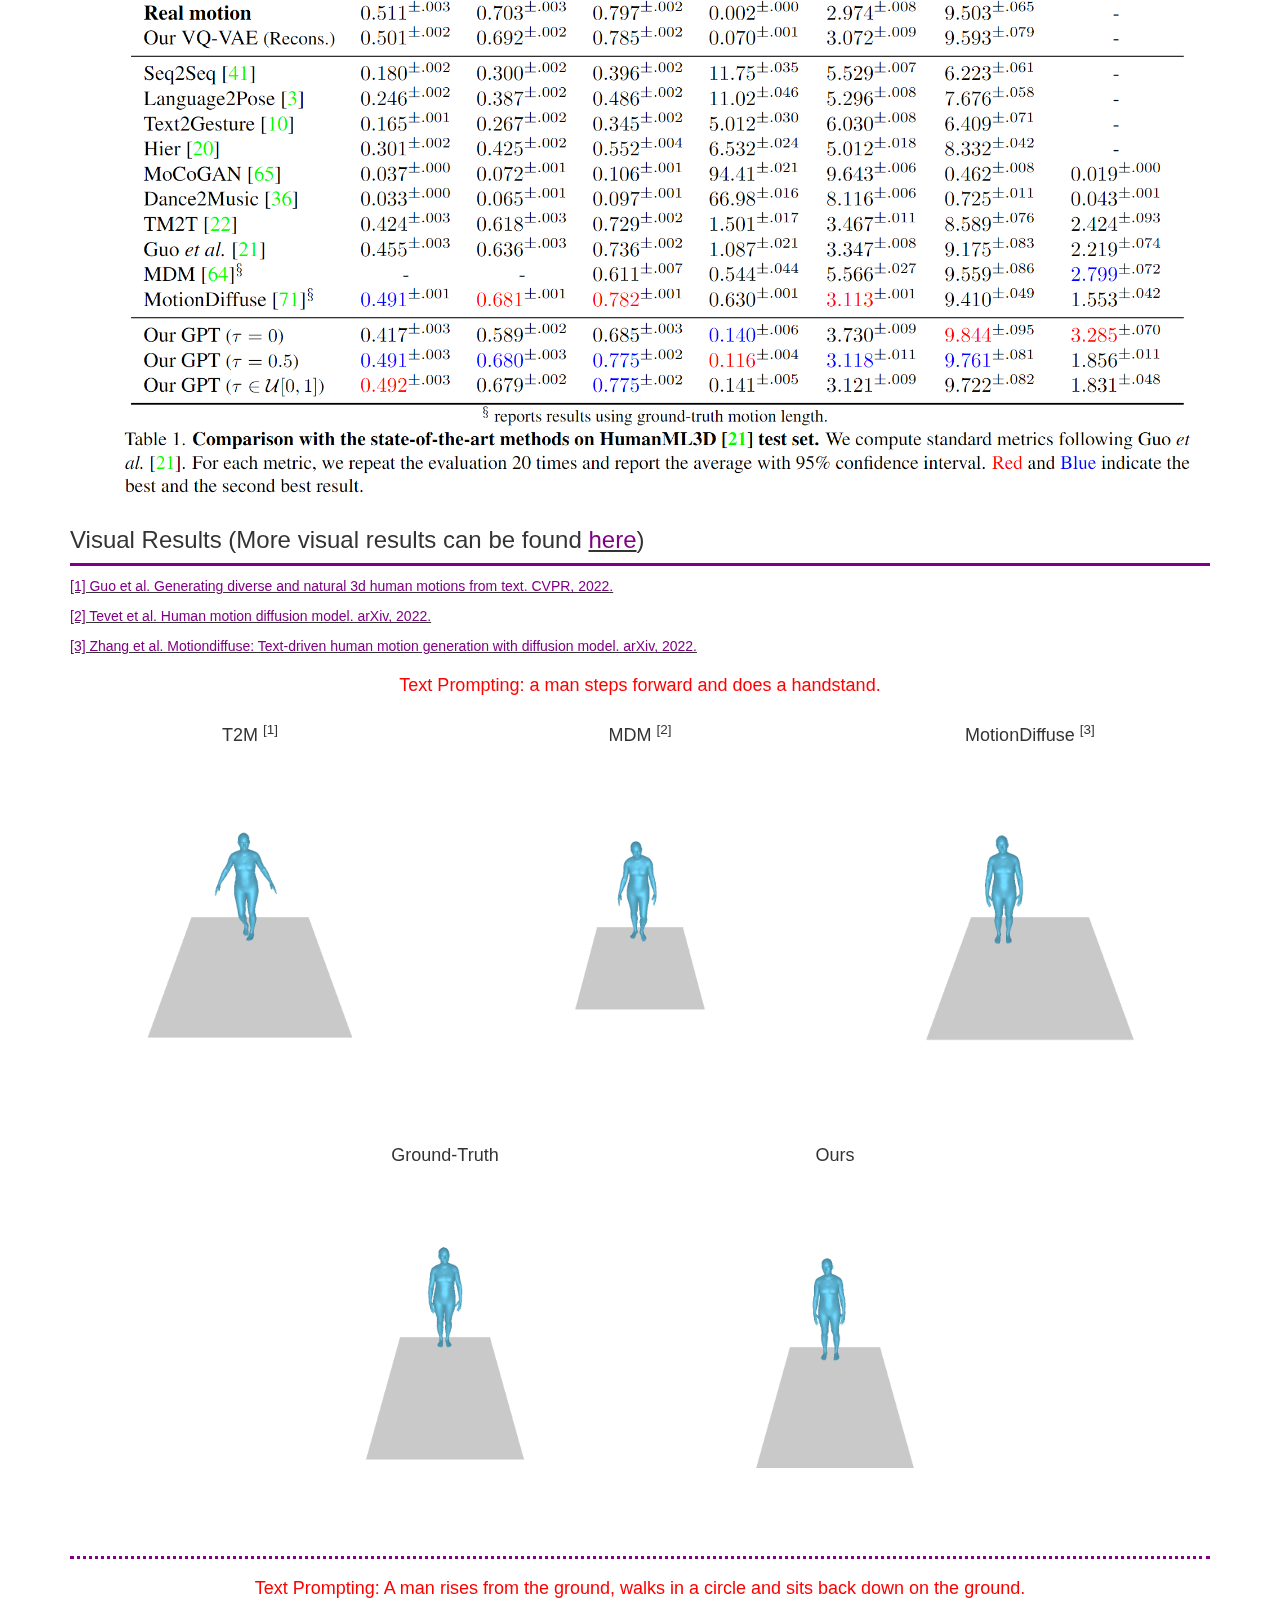
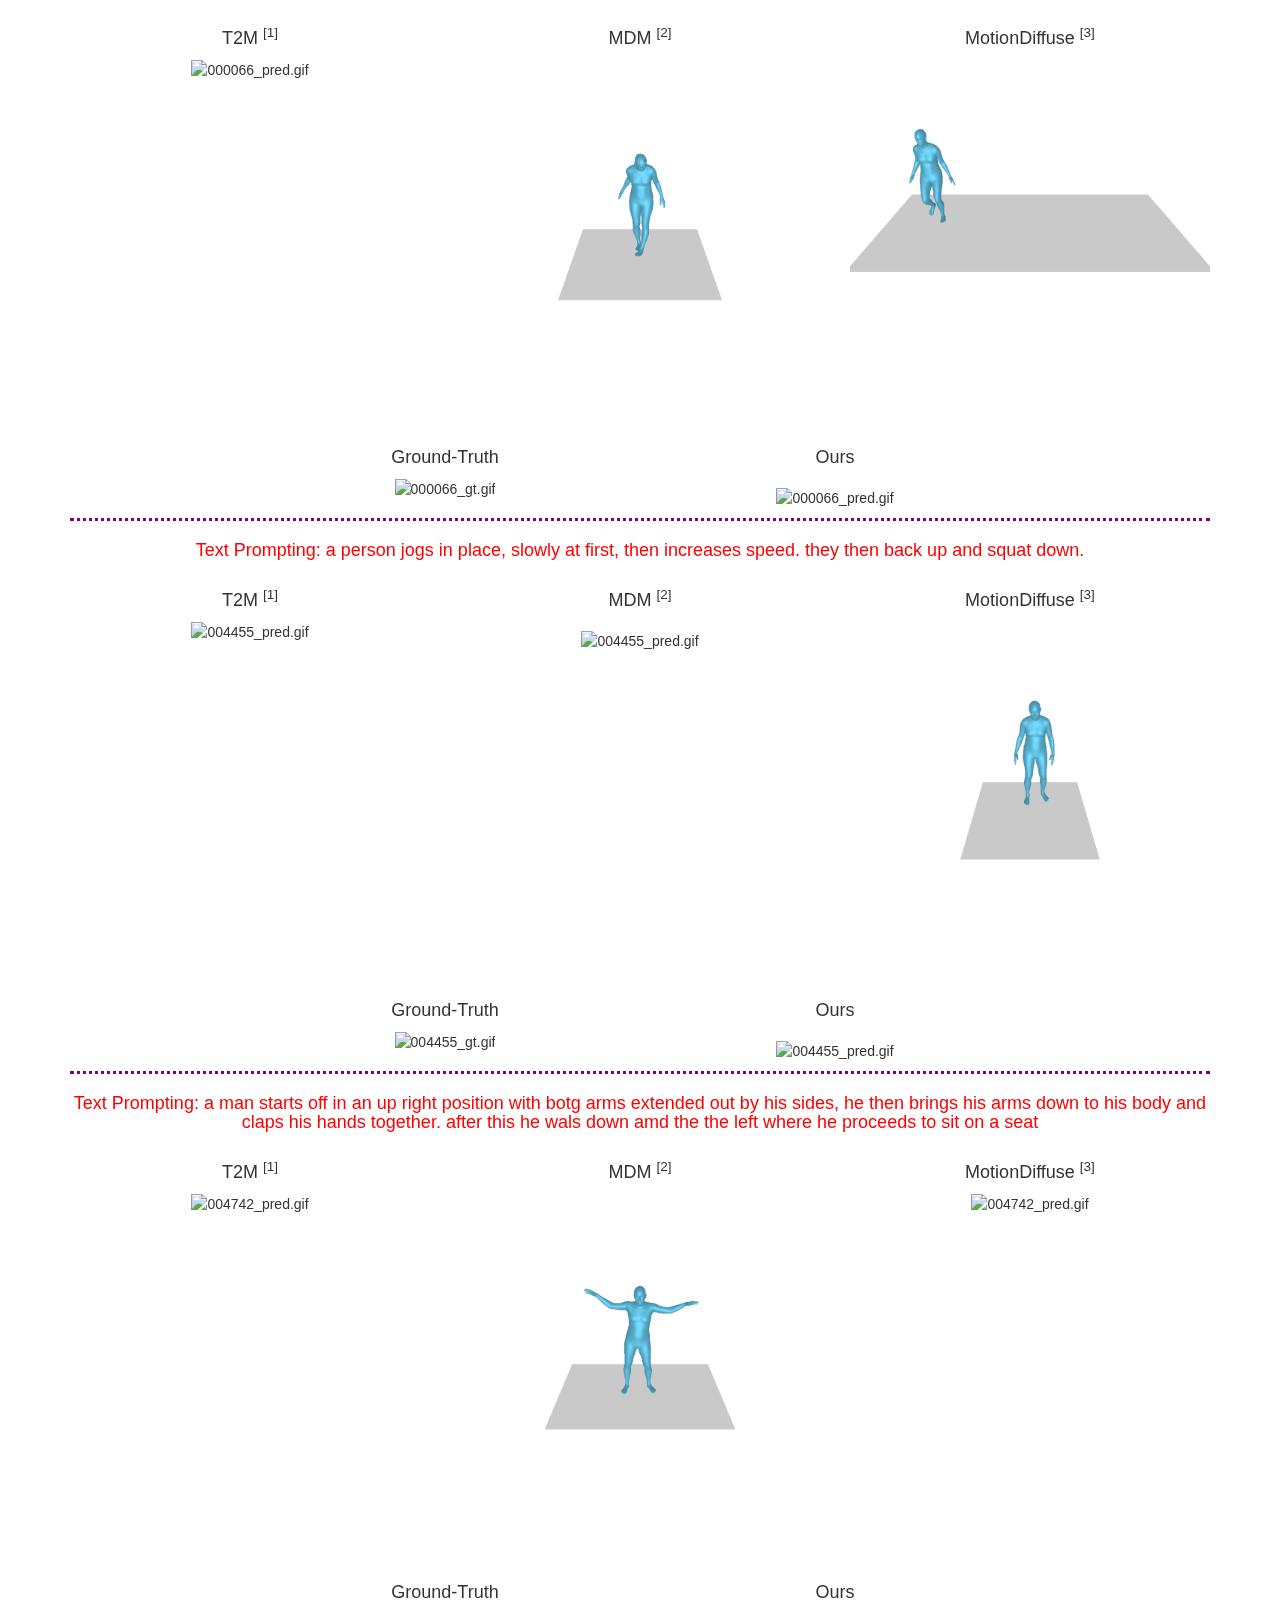
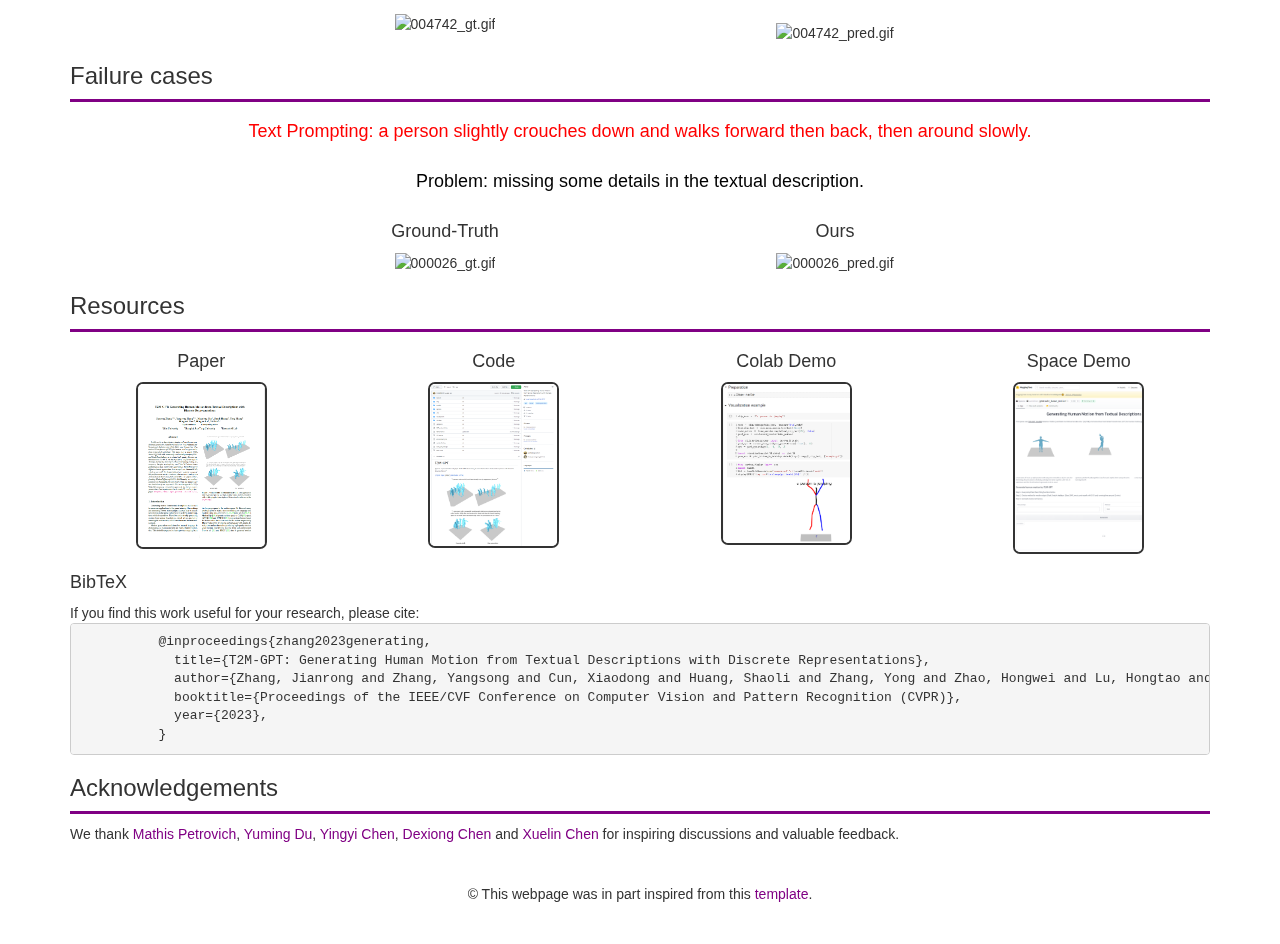
==== commit b9d8221c: "Update T2M-GPT+ page in index.html" ====
--- a/T2M-GPT/index.html
+++ b/T2M-GPT/index.html
@@ -67,7 +67,7 @@
     <a class="label label-info" href="https://colab.research.google.com/drive/1Vy69w2q2d-Hg19F-KibqG0FRdpSj3L4O?usp=sharing">Colab Demo</a>
     <a class="label label-info" href="https://huggingface.co/vumichien/T2M-GPT">HuggingFace</a>
     <a class="label label-info" href="https://huggingface.co/spaces/vumichien/generate_human_motion">Space Demo</a>
-    <a class="label label-info" href="./vis_extend.html">Extended Version (Visual Results)</a>
+    <a class="label label-info" href="./vis_extend.html">Extended Version Page</a>
   </h3>
 </div>
 
